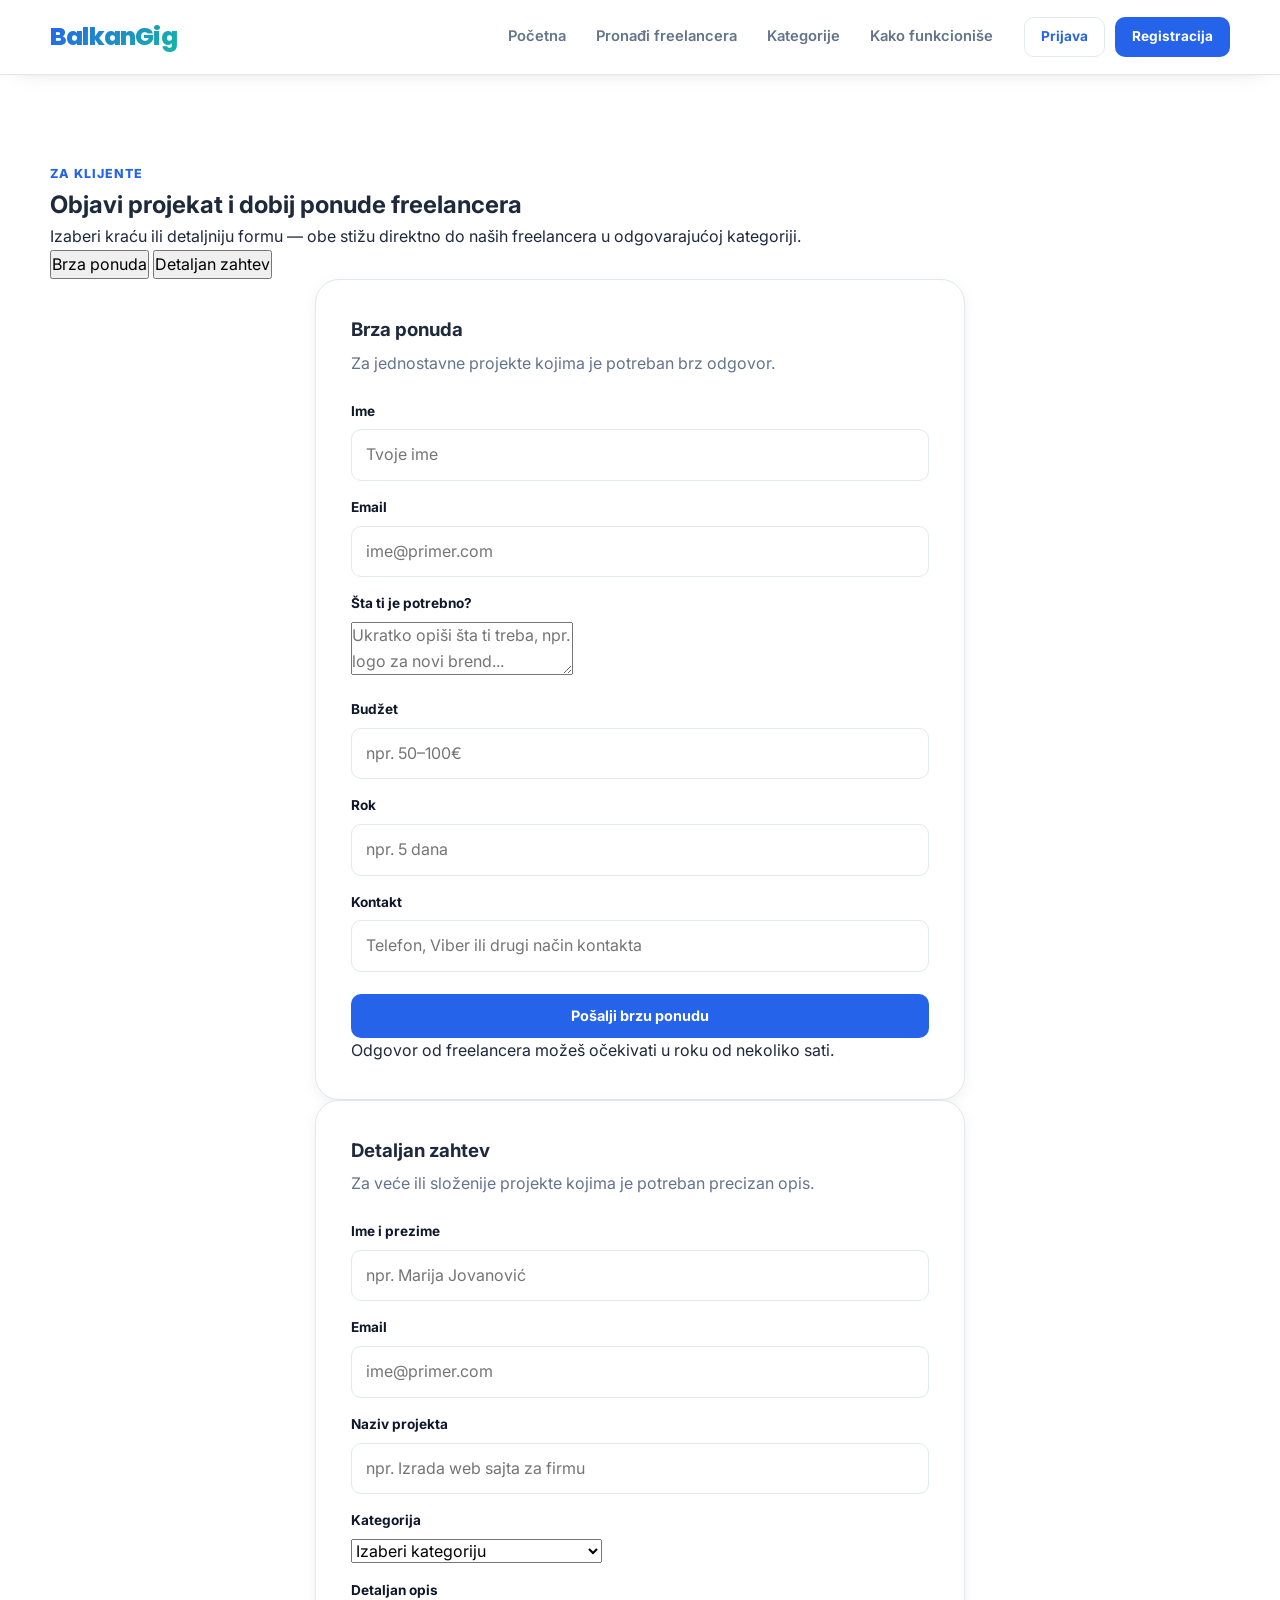
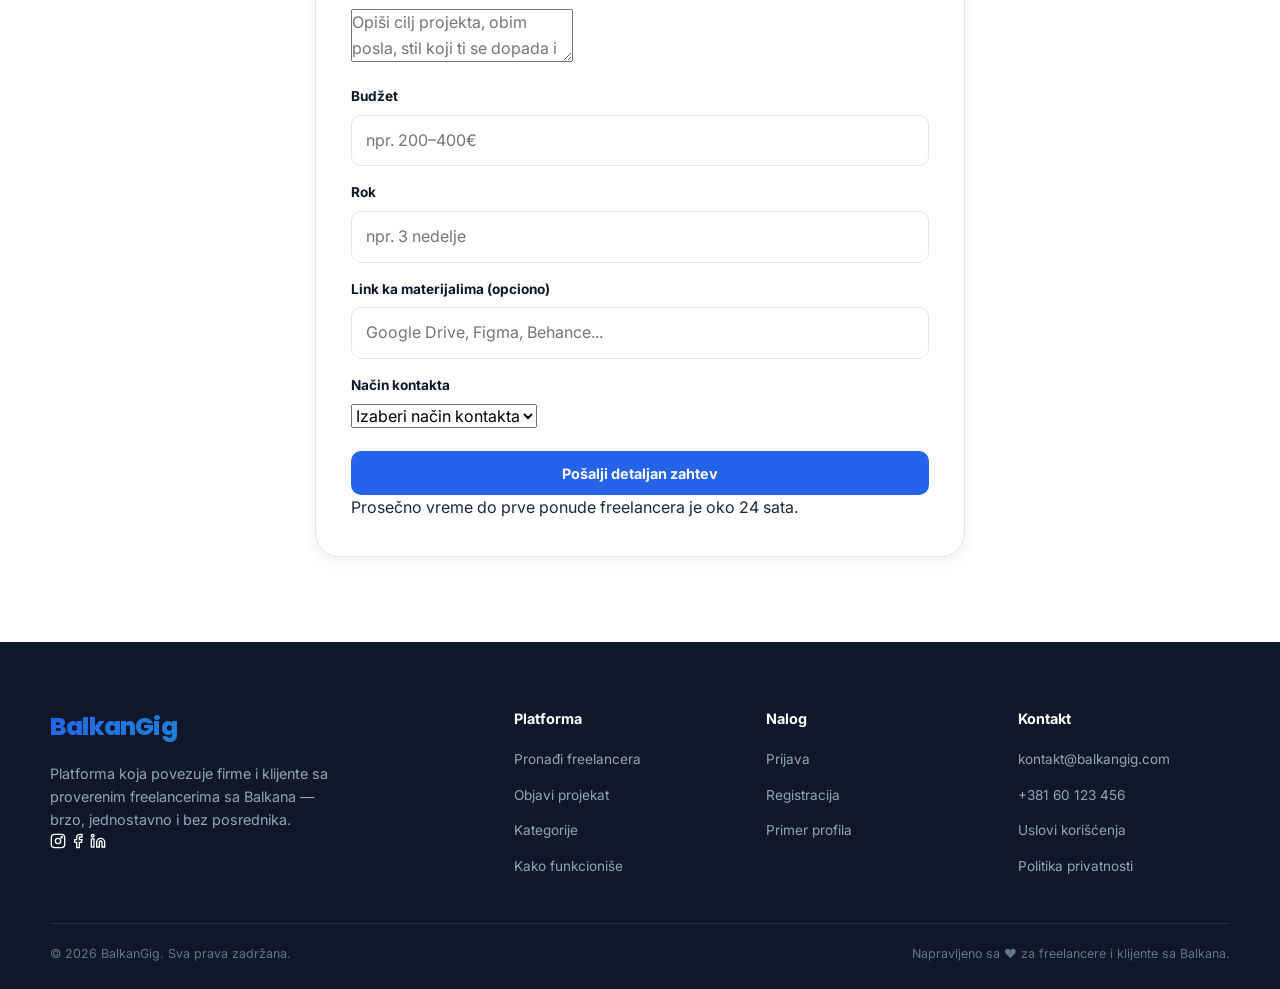
==== objavi-projekat.html @ bf790e7d "Add files via upload" ====
<!DOCTYPE html>
<html lang="sr">
<head>
<meta charset="UTF-8">
<meta name="viewport" content="width=device-width, initial-scale=1.0">
<link rel="icon" href="data:image/svg+xml,%3Csvg xmlns=%27http://www.w3.org/2000/svg%27 viewBox=%270 0 32 32%27%3E%3Cdefs%3E%3ClinearGradient id=%27g%27 x1=%270%27 y1=%270%27 x2=%271%27 y2=%271%27%3E%3Cstop offset=%270%27 stop-color=%27%232563eb%27/%3E%3Cstop offset=%271%27 stop-color=%27%2314b8a6%27/%3E%3C/linearGradient%3E%3C/defs%3E%3Crect width=%2732%27 height=%2732%27 rx=%278%27 fill=%27url(%23g)%27/%3E%3Ctext x=%2716%27 y=%2722%27 font-family=%27Arial,sans-serif%27 font-weight=%27800%27 font-size=%2718%27 fill=%27white%27 text-anchor=%27middle%27%3EB%3C/text%3E%3C/svg%3E">
<title>Objavi projekat | BalkanGig</title>
<link rel="preconnect" href="https://fonts.googleapis.com">
<link href="https://fonts.googleapis.com/css2?family=Inter:wght@400;500;600;700&family=Poppins:wght@500;600;700&display=swap" rel="stylesheet">
<link rel="stylesheet" href="style.css">
</head>
<body>

<header class="site-header">
  <div class="container nav">
    <a href="index.html" class="brand">BalkanGig</a>
    <nav class="nav-links">
      <a href="index.html">Početna</a>
      <a href="pronadji-freelancera.html">Pronađi freelancera</a>
      <a href="index.html#kategorije">Kategorije</a>
      <a href="index.html#kako-funkcionise">Kako funkcioniše</a>
    </nav>
    <div class="nav-actions">
      <a href="prijava.html" class="btn btn-outline btn-sm">Prijava</a>
      <a href="registracija.html" class="btn btn-primary btn-sm">Registracija</a>
    </div>
    <button class="hamburger" id="hamburgerBtn" aria-label="Otvori meni">
      <span></span><span></span><span></span>
    </button>
  </div>
</header>

<div class="mobile-nav" id="mobileNav">
  <div class="mobile-nav-top">
    <a href="index.html" class="brand">BalkanGig</a>
    <button class="mobile-nav-close" id="mobileNavClose" aria-label="Zatvori meni">&times;</button>
  </div>
  <a href="index.html">Početna</a>
  <a href="pronadji-freelancera.html">Pronađi freelancera</a>
  <a href="index.html#kategorije">Kategorije</a>
  <a href="index.html#kako-funkcionise">Kako funkcioniše</a>
  <div class="nav-actions">
    <a href="prijava.html" class="btn btn-outline">Prijava</a>
    <a href="registracija.html" class="btn btn-primary">Registracija</a>
  </div>
</div>

<section class="section">
  <div class="container">
    <div class="forms-page-head">
      <span class="kicker">Za klijente</span>
      <h2>Objavi projekat i dobij ponude freelancera</h2>
      <p>Izaberi kraću ili detaljniju formu — obe stižu direktno do naših freelancera u odgovarajućoj kategoriji.</p>
    </div>

    <div class="forms-tabs">
      <button class="active" data-target="panelBrza">Brza ponuda</button>
      <button data-target="panelDetaljno">Detaljan zahtev</button>
    </div>

    <!-- BRZA PONUDA -->
    <div class="form-panel active" id="panelBrza">
      <div class="form-card">
        <div class="form-success">✅ Hvala! Tvoj upit je poslat — freelanceri će ti se javiti uskoro.</div>
        <h3 style="margin-bottom:6px;">Brza ponuda</h3>
        <p style="margin-bottom:24px;">Za jednostavne projekte kojima je potreban brz odgovor.</p>
        <form data-validate>
          <div class="form-grid">
            <div class="field">
              <label for="bp-ime">Ime</label>
              <input type="text" id="bp-ime" placeholder="Tvoje ime" required>
            </div>
            <div class="field">
              <label for="bp-email">Email</label>
              <input type="email" id="bp-email" placeholder="ime@primer.com" required>
            </div>
            <div class="field full">
              <label for="bp-potreba">Šta ti je potrebno?</label>
              <textarea id="bp-potreba" placeholder="Ukratko opiši šta ti treba, npr. logo za novi brend..." required></textarea>
            </div>
            <div class="field">
              <label for="bp-budzet">Budžet</label>
              <input type="text" id="bp-budzet" placeholder="npr. 50–100€" required>
            </div>
            <div class="field">
              <label for="bp-rok">Rok</label>
              <input type="text" id="bp-rok" placeholder="npr. 5 dana" required>
            </div>
            <div class="field full">
              <label for="bp-kontakt">Kontakt</label>
              <input type="text" id="bp-kontakt" placeholder="Telefon, Viber ili drugi način kontakta" required>
            </div>
          </div>
          <button type="submit" class="btn btn-primary btn-block">Pošalji brzu ponudu</button>
          <p class="form-note">Odgovor od freelancera možeš očekivati u roku od nekoliko sati.</p>
        </form>
      </div>
    </div>

    <!-- DETALJAN ZAHTEV -->
    <div class="form-panel" id="panelDetaljno">
      <div class="form-card">
        <div class="form-success">✅ Hvala! Detaljan zahtev je poslat freelancerima u odabranoj kategoriji.</div>
        <h3 style="margin-bottom:6px;">Detaljan zahtev</h3>
        <p style="margin-bottom:24px;">Za veće ili složenije projekte kojima je potreban precizan opis.</p>
        <form data-validate>
          <div class="form-grid">
            <div class="field">
              <label for="dz-ime">Ime i prezime</label>
              <input type="text" id="dz-ime" placeholder="npr. Marija Jovanović" required>
            </div>
            <div class="field">
              <label for="dz-email">Email</label>
              <input type="email" id="dz-email" placeholder="ime@primer.com" required>
            </div>
            <div class="field">
              <label for="dz-naziv">Naziv projekta</label>
              <input type="text" id="dz-naziv" placeholder="npr. Izrada web sajta za firmu" required>
            </div>
            <div class="field">
              <label for="dz-kategorija">Kategorija</label>
              <select id="dz-kategorija" required>
                <option value="">Izaberi kategoriju</option>
                <option>Grafički dizajn</option>
                <option>Video editing</option>
                <option>Web development i web dizajn</option>
                <option>Social media management</option>
                <option>Pisanje i prevođenje</option>
                <option>Digitalni marketing</option>
                <option>Audio i voice-over</option>
                <option>Fotografija</option>
              </select>
            </div>
            <div class="field full">
              <label for="dz-opis">Detaljan opis</label>
              <textarea id="dz-opis" placeholder="Opiši cilj projekta, obim posla, stil koji ti se dopada i sve drugo što freelancer treba da zna..." required></textarea>
            </div>
            <div class="field">
              <label for="dz-budzet">Budžet</label>
              <input type="text" id="dz-budzet" placeholder="npr. 200–400€" required>
            </div>
            <div class="field">
              <label for="dz-rok">Rok</label>
              <input type="text" id="dz-rok" placeholder="npr. 3 nedelje" required>
            </div>
            <div class="field full">
              <label for="dz-link">Link ka materijalima <span class="opt">(opciono)</span></label>
              <input type="url" id="dz-link" placeholder="Google Drive, Figma, Behance...">
            </div>
            <div class="field full">
              <label for="dz-kontakt">Način kontakta</label>
              <select id="dz-kontakt" required>
                <option value="">Izaberi način kontakta</option>
                <option>Email</option>
                <option>Telefon</option>
                <option>Viber</option>
                <option>WhatsApp</option>
              </select>
            </div>
          </div>
          <button type="submit" class="btn btn-primary btn-block">Pošalji detaljan zahtev</button>
          <p class="form-note">Prosečno vreme do prve ponude freelancera je oko 24 sata.</p>
        </form>
      </div>
    </div>
  </div>
</section>

<footer class="site-footer">
  <div class="container">
    <div class="footer-grid">
      <div class="footer-brand">
        <a href="index.html" class="brand">BalkanGig</a>
        <p>Platforma koja povezuje firme i klijente sa proverenim freelancerima sa Balkana — brzo, jednostavno i bez posrednika.</p>
        <div class="socials">
          <a href="#" aria-label="Instagram"><svg width="16" height="16" viewBox="0 0 24 24" fill="none" stroke="currentColor" stroke-width="2"><rect x="2" y="2" width="20" height="20" rx="5"/><circle cx="12" cy="12" r="4"/><circle cx="17.5" cy="6.5" r="1"/></svg></a>
          <a href="#" aria-label="Facebook"><svg width="16" height="16" viewBox="0 0 24 24" fill="none" stroke="currentColor" stroke-width="2"><path d="M18 2h-3a5 5 0 0 0-5 5v3H7v4h3v8h4v-8h3l1-4h-4V7a1 1 0 0 1 1-1h3z"/></svg></a>
          <a href="#" aria-label="LinkedIn"><svg width="16" height="16" viewBox="0 0 24 24" fill="none" stroke="currentColor" stroke-width="2"><path d="M16 8a6 6 0 0 1 6 6v7h-4v-7a2 2 0 0 0-2-2 2 2 0 0 0-2 2v7h-4v-7a6 6 0 0 1 6-6z"/><rect x="2" y="9" width="4" height="12"/><circle cx="4" cy="4" r="2"/></svg></a>
        </div>
      </div>
      <div class="footer-col">
        <h4>Platforma</h4>
        <ul>
          <li><a href="pronadji-freelancera.html">Pronađi freelancera</a></li>
          <li><a href="objavi-projekat.html">Objavi projekat</a></li>
          <li><a href="index.html#kategorije">Kategorije</a></li>
          <li><a href="index.html#kako-funkcionise">Kako funkcioniše</a></li>
        </ul>
      </div>
      <div class="footer-col">
        <h4>Nalog</h4>
        <ul>
          <li><a href="prijava.html">Prijava</a></li>
          <li><a href="registracija.html">Registracija</a></li>
          <li><a href="profil-freelancera.html">Primer profila</a></li>
        </ul>
      </div>
      <div class="footer-col">
        <h4>Kontakt</h4>
        <ul>
          <li><a href="mailto:kontakt@balkangig.com">kontakt@balkangig.com</a></li>
          <li><a href="tel:+38160123456">+381 60 123 456</a></li>
          <li><a href="#">Uslovi korišćenja</a></li>
          <li><a href="#">Politika privatnosti</a></li>
        </ul>
      </div>
    </div>
    <div class="footer-bottom">
      <span>© 2026 BalkanGig. Sva prava zadržana.</span>
      <span>Napravljeno sa ❤ za freelancere i klijente sa Balkana.</span>
    </div>
  </div>
</footer>

<script src="script.js"></script>
</body>
</html>
---- style.css ----
/* =========================================
   BALKANGIG - GLAVNI CSS
   Jednostavan i stabilan dizajn
========================================= */

/* =========================================
   OSNOVNE VARIJABLE
========================================= */

:root {
  --primary: #2563eb;
  --primary-dark: #1d4ed8;
  --accent: #14b8a6;

  --navy: #0f172a;
  --text: #1e293b;
  --text-soft: #64748b;
  --muted: #94a3b8;

  --white: #ffffff;
  --bg: #f8fafc;
  --bg-alt: #f1f5f9;
  --border: #e2e8f0;

  --gradient: linear-gradient(135deg, #2563eb, #14b8a6);

  --shadow-sm: 0 4px 15px rgba(15, 23, 42, 0.06);
  --shadow-md: 0 10px 30px rgba(15, 23, 42, 0.09);
  --shadow-lg: 0 20px 50px rgba(15, 23, 42, 0.12);

  --radius-xs: 8px;
  --radius-sm: 10px;
  --radius-md: 16px;
  --radius-lg: 24px;
  --radius-icon: 14px;
  --radius-pill: 999px;

  --max-width: 1180px;
}

/* =========================================
   RESET
========================================= */

* {
  margin: 0;
  padding: 0;
  box-sizing: border-box;
}

html {
  scroll-behavior: smooth;
}

body {
  font-family: Inter, Arial, sans-serif;
  background: var(--white);
  color: var(--text);
  line-height: 1.6;
}

img {
  max-width: 100%;
  display: block;
}

a {
  color: inherit;
  text-decoration: none;
}

button,
input,
textarea,
select {
  font: inherit;
}

button {
  cursor: pointer;
}

.container {
  width: min(100% - 40px, var(--max-width));
  margin: 0 auto;
}

/* =========================================
   HEADER
========================================= */

.site-header {
  background: rgba(255, 255, 255, 0.85);
  backdrop-filter: blur(10px);
  -webkit-backdrop-filter: blur(10px);
  border-bottom: 1px solid var(--border);
  box-shadow: 0 1px 0 rgba(15, 23, 42, 0.02), 0 8px 24px -18px rgba(15, 23, 42, 0.25);
  position: sticky;
  top: 0;
  z-index: 1000;
}

.nav {
  min-height: 74px;
  display: flex;
  align-items: center;
  justify-content: space-between;
  gap: 30px;
}

/* TEKSTUALNI LOGO (WORDMARK, BEZ SLIKE) */

.brand {
  display: flex;
  align-items: center;
  gap: 8px;
  font-family: Poppins, Inter, Arial, sans-serif;
  font-size: 1.55rem;
  font-weight: 800;
  letter-spacing: -0.8px;
  white-space: nowrap;

  color: var(--primary);
  background: var(--gradient);
  background-clip: text;
  -webkit-background-clip: text;
  -webkit-text-fill-color: transparent;

  transition: opacity 0.2s ease, transform 0.2s ease;
}

.brand:hover {
  opacity: 0.85;
}

.nav-links {
  display: flex;
  align-items: center;
  gap: 28px;
  margin-left: auto;
}

.nav-links a {
  position: relative;
  display: inline-block;
  padding: 6px 1px;
  color: var(--text-soft);
  font-size: 0.92rem;
  font-weight: 600;
  transition: color 0.2s ease;
}

.nav-links a::after {
  content: "";
  position: absolute;
  left: 1px;
  right: 1px;
  bottom: 0;
  height: 2px;
  border-radius: var(--radius-pill);
  background: var(--gradient);
  transform: scaleX(0);
  transform-origin: left;
  transition: transform 0.25s ease;
}

.nav-links a:hover,
.nav-links a.active {
  color: var(--primary);
}

.nav-links a:hover::after,
.nav-links a.active::after {
  transform: scaleX(1);
}

.nav-actions {
  display: flex;
  align-items: center;
  gap: 10px;
}

/* =========================================
   BUTTONS
========================================= */

.btn {
  min-height: 44px;
  padding: 0 20px;
  border-radius: var(--radius-sm);
  border: 1px solid transparent;
  display: inline-flex;
  align-items: center;
  justify-content: center;
  gap: 8px;
  font-weight: 700;
  font-size: 0.9rem;
  transition: 0.2s ease;
}

.btn-primary {
  background: var(--primary);
  color: white;
}

.btn-primary:hover {
  background: var(--primary-dark);
  transform: translateY(-1px);
}

.btn-outline {
  background: white;
  color: var(--primary);
  border-color: var(--border);
}

.btn-outline:hover {
  border-color: var(--primary);
  background: #eff6ff;
}

.btn-light {
  background: white;
  color: var(--primary);
}

.btn-light:hover {
  transform: translateY(-1px);
  box-shadow: var(--shadow-md);
}

.btn-sm {
  min-height: 40px;
  padding: 0 16px;
  font-size: 0.85rem;
}

/* =========================================
   HAMBURGER
========================================= */

.hamburger {
  display: none;
  border: 0;
  background: transparent;
  width: 42px;
  height: 42px;
  padding: 8px;
}

.hamburger span {
  display: block;
  height: 2px;
  margin: 6px 0;
  background: var(--navy);
  border-radius: var(--radius-pill);
}

/* =========================================
   MOBILE MENU
========================================= */

.mobile-nav {
  display: none;
  position: fixed;
  inset: 0;
  background: white;
  z-index: 2000;
  padding: 24px;
  flex-direction: column;
}

.mobile-nav.open {
  display: flex;
}

.mobile-nav-top {
  display: flex;
  align-items: center;
  justify-content: space-between;
  margin-bottom: 40px;
}

.mobile-nav > a {
  padding: 16px 0;
  border-bottom: 1px solid var(--border);
  font-weight: 600;
}

.mobile-nav-close {
  border: 0;
  background: transparent;
  font-size: 2rem;
  color: var(--navy);
}

.mobile-nav .nav-actions {
  margin-top: 25px;
  display: flex;
  flex-direction: column;
}

/* =========================================
   HERO
========================================= */

.hero {
  padding: 90px 0 100px;
  background:
    radial-gradient(circle at 10% 20%, rgba(37, 99, 235, 0.08), transparent 30%),
    radial-gradient(circle at 90% 10%, rgba(20, 184, 166, 0.08), transparent 30%),
    linear-gradient(180deg, #f8fbff, #ffffff);
}

.hero-content {
  max-width: 850px;
  margin: 0 auto;
  text-align: center;
}

.hero h1 {
  font-family: Poppins, Inter, Arial, sans-serif;
  font-size: clamp(2.4rem, 6vw, 4.6rem);
  line-height: 1.05;
  letter-spacing: -2px;
  color: var(--navy);
  margin-bottom: 22px;
}

.hero h1 span {
  color: var(--primary);
}

.hero p {
  max-width: 680px;
  margin: 0 auto 32px;
  color: var(--text-soft);
  font-size: 1.08rem;
}

.hero-search {
  max-width: 700px;
  margin: 0 auto;
  background: white;
  border: 1px solid var(--border);
  border-radius: var(--radius-lg);
  padding: 7px;
  display: flex;
  box-shadow: var(--shadow-md);
}

.hero-search input {
  flex: 1;
  min-width: 0;
  border: 0;
  outline: 0;
  padding: 0 16px;
  background: transparent;
}

.hero-search button {
  border: 0;
  border-radius: var(--radius-sm);
  background: var(--primary);
  color: white;
  padding: 0 24px;
  font-weight: 700;
}

/* =========================================
   HERO STATS
========================================= */

.hero-stats {
  display: flex;
  justify-content: center;
  gap: 60px;
  margin-top: 55px;
}

.hero-stat strong {
  display: block;
  font-size: 1.5rem;
  color: var(--navy);
}

.hero-stat span {
  color: var(--text-soft);
  font-size: 0.85rem;
}

/* =========================================
   SECTIONS
========================================= */

.section {
  padding: 85px 0;
}

.section-alt {
  background: var(--bg);
}

.section-header {
  text-align: center;
  max-width: 700px;
  margin: 0 auto 45px;
}

.section-header h2 {
  font-family: Poppins, Inter, Arial, sans-serif;
  font-size: clamp(1.8rem, 4vw, 2.6rem);
  line-height: 1.15;
  color: var(--navy);
  margin-bottom: 12px;
}

.section-header p {
  color: var(--text-soft);
}

/* =========================================
   KICKER
========================================= */

.kicker {
  display: inline-block;
  color: var(--primary);
  font-size: 0.78rem;
  font-weight: 800;
  text-transform: uppercase;
  letter-spacing: 1px;
}

/* =========================================
   KATEGORIJE
========================================= */

.categories-grid {
  display: grid;
  grid-template-columns: repeat(4, 1fr);
  gap: 18px;
}

.category-card {
  padding: 28px 22px;
  background: white;
  border: 1px solid var(--border);
  border-radius: var(--radius-md);
  box-shadow: var(--shadow-sm);
  transition: 0.2s ease;
}

.category-card:hover {
  transform: translateY(-4px);
  box-shadow: var(--shadow-md);
  border-color: #bfdbfe;
}

.category-icon {
  width: 48px;
  height: 48px;
  border-radius: var(--radius-icon);
  background: #eff6ff;
  display: flex;
  align-items: center;
  justify-content: center;
  font-size: 22px;
  margin-bottom: 18px;
}

.category-card h3 {
  color: var(--navy);
  font-size: 1rem;
  margin-bottom: 6px;
}

.category-card p {
  color: var(--text-soft);
  font-size: 0.85rem;
}

/* =========================================
   FREELANCER GRID
========================================= */

.freelancer-grid {
  display: grid;
  grid-template-columns: repeat(3, 1fr);
  gap: 22px;
}

.freelancer-card {
  background: white;
  border: 1px solid var(--border);
  border-radius: var(--radius-md);
  padding: 22px;
  box-shadow: var(--shadow-sm);
  transition: 0.2s ease;
}

.freelancer-card:hover {
  transform: translateY(-4px);
  box-shadow: var(--shadow-md);
}

.freelancer-card-header {
  display: flex;
  align-items: center;
  gap: 14px;
  margin-bottom: 18px;
}

.freelancer-avatar {
  width: 58px;
  height: 58px;
  border-radius: 50%;
  object-fit: cover;
  background: #e2e8f0;
}

.freelancer-card h3 {
  color: var(--navy);
  font-size: 1rem;
}

.freelancer-role {
  color: var(--text-soft);
  font-size: 0.83rem;
}

.freelancer-rating {
  margin: 12px 0;
  color: #f59e0b;
  font-size: 0.9rem;
}

.freelancer-card p {
  color: var(--text-soft);
  font-size: 0.88rem;
}

.freelancer-card-footer {
  margin-top: 20px;
  padding-top: 16px;
  border-top: 1px solid var(--border);
  display: flex;
  align-items: center;
  justify-content: space-between;
}

/* =========================================
   KAKO FUNKCIONIŠE
========================================= */

.steps-grid {
  display: grid;
  grid-template-columns: repeat(3, 1fr);
  gap: 25px;
}

.step-card {
  text-align: center;
  padding: 30px 20px;
}

.step-number {
  width: 54px;
  height: 54px;
  margin: 0 auto 20px;
  border-radius: 50%;
  background: #eff6ff;
  color: var(--primary);
  display: flex;
  align-items: center;
  justify-content: center;
  font-weight: 800;
  font-size: 1.1rem;
}

.step-card h3 {
  margin-bottom: 8px;
  color: var(--navy);
}

.step-card p {
  color: var(--text-soft);
  font-size: 0.9rem;
}

/* =========================================
   SPLIT SEKCIJA
========================================= */

.split-section {
  display: grid;
  grid-template-columns: 1fr 1fr;
  gap: 70px;
  align-items: center;
}

.split-section h2 {
  font-family: Poppins, Inter, Arial, sans-serif;
  font-size: 2.4rem;
  line-height: 1.15;
  color: var(--navy);
  margin: 12px 0 18px;
}

.split-section p {
  color: var(--text-soft);
}

.split-list {
  margin-top: 25px;
  display: grid;
  gap: 14px;
}

.split-list li {
  list-style: none;
  display: flex;
  gap: 12px;
  align-items: flex-start;
}

.split-list li::before {
  content: "✓";
  width: 24px;
  height: 24px;
  flex: 0 0 24px;
  border-radius: 50%;
  background: #dcfce7;
  color: #16a34a;
  display: flex;
  align-items: center;
  justify-content: center;
  font-size: 0.75rem;
  font-weight: 800;
}

.split-image {
  border-radius: var(--radius-lg);
  overflow: hidden;
  box-shadow: var(--shadow-lg);
}

/* =========================================
   TESTIMONIALS
========================================= */

.testimonials-grid {
  display: grid;
  grid-template-columns: repeat(3, 1fr);
  gap: 20px;
}

.testimonial {
  padding: 25px;
  background: white;
  border: 1px solid var(--border);
  border-radius: var(--radius-md);
}

.testimonial p {
  color: var(--text-soft);
  margin-bottom: 20px;
}

.testimonial-author {
  display: flex;
  align-items: center;
  gap: 12px;
}

.testimonial-author img {
  width: 44px;
  height: 44px;
  border-radius: 50%;
  object-fit: cover;
}

.testimonial-author strong {
  display: block;
  color: var(--navy);
}

.testimonial-author span {
  color: var(--muted);
  font-size: 0.8rem;
}

/* =========================================
   CTA
========================================= */

.cta-section {
  padding: 80px 0;
}

.cta-box {
  padding: 55px;
  border-radius: var(--radius-lg);
  background: var(--gradient);
  color: white;
  text-align: center;
  box-shadow: var(--shadow-lg);
}

.cta-box h2 {
  font-family: Poppins, Inter, Arial, sans-serif;
  font-size: clamp(1.8rem, 4vw, 2.7rem);
  margin-bottom: 12px;
}

.cta-box p {
  max-width: 600px;
  margin: 0 auto 25px;
  color: rgba(255,255,255,0.85);
}

/* =========================================
   FOOTER
========================================= */

.site-footer {
  background: var(--navy);
  color: white;
  padding: 65px 0 25px;
}

.footer-grid {
  display: grid;
  grid-template-columns: 2fr 1fr 1fr 1fr;
  gap: 40px;
}

.footer-brand .brand {
  color: white;
  font-size: 1.55rem;
}

.footer-brand p {
  max-width: 300px;
  margin-top: 15px;
  color: #94a3b8;
  font-size: 0.9rem;
}

.footer-col h4 {
  margin-bottom: 16px;
  font-size: 0.9rem;
}

.footer-col ul {
  list-style: none;
  display: grid;
  gap: 10px;
}

.footer-col a {
  color: #94a3b8;
  font-size: 0.85rem;
}

.footer-col a:hover {
  color: white;
}

.footer-bottom {
  margin-top: 45px;
  padding-top: 20px;
  border-top: 1px solid rgba(255,255,255,0.1);
  display: flex;
  justify-content: space-between;
  gap: 20px;
  color: #64748b;
  font-size: 0.78rem;
}

/* =========================================
   FORME
========================================= */

.form-page {
  min-height: calc(100vh - 74px);
  padding: 70px 0;
  background: var(--bg);
}

.form-card {
  max-width: 650px;
  margin: 0 auto;
  background: white;
  border: 1px solid var(--border);
  border-radius: var(--radius-lg);
  padding: 35px;
  box-shadow: var(--shadow-sm);
}

.form-card h1 {
  color: var(--navy);
  margin-bottom: 10px;
}

.form-card > p {
  color: var(--text-soft);
  margin-bottom: 25px;
}

.form-group {
  margin-bottom: 18px;
}

.form-group label {
  display: block;
  margin-bottom: 7px;
  font-size: 0.85rem;
  font-weight: 700;
  color: var(--navy);
}

.form-group input,
.form-group textarea,
.form-group select {
  width: 100%;
  border: 1px solid var(--border);
  border-radius: var(--radius-sm);
  padding: 12px 14px;
  outline: 0;
  background: white;
  color: var(--text);
}

.form-group input:focus,
.form-group textarea:focus,
.form-group select:focus {
  border-color: var(--primary);
  box-shadow: 0 0 0 3px rgba(37,99,235,0.1);
}

.form-group textarea {
  min-height: 130px;
  resize: vertical;
}

.form-card button[type="submit"] {
  width: 100%;
}

/* =========================================
   PRIJAVA / REGISTRACIJA
========================================= */

.auth-wrap {
  min-height: calc(100vh - 75px);
  display: flex;
  align-items: center;
  justify-content: center;
  padding: 60px 20px;
  background: var(--bg);
}

.auth-card {
  width: 100%;
  max-width: 440px;
  background: white;
  border: 1px solid var(--border);
  border-radius: var(--radius-lg);
  padding: 38px;
  box-shadow: var(--shadow-sm);
}

.auth-card h1 {
  color: var(--navy);
  margin-bottom: 6px;
  font-family: Poppins, Inter, Arial, sans-serif;
  font-size: 1.6rem;
}

.auth-card p {
  color: var(--text-soft);
}

.auth-sub {
  margin-bottom: 26px;
}

.form-success {
  display: none;
  margin-bottom: 20px;
  padding: 14px 16px;
  border-radius: var(--radius-sm);
  background: #dcfce7;
  color: #166534;
  font-size: 0.88rem;
  font-weight: 600;
}

.form-success.show {
  display: block;
}

.field {
  margin-bottom: 16px;
}

.field label {
  display: block;
  margin-bottom: 7px;
  font-size: 0.85rem;
  font-weight: 700;
  color: var(--navy);
}

.field input {
  width: 100%;
  border: 1px solid var(--border);
  border-radius: var(--radius-sm);
  padding: 12px 14px;
  outline: 0;
  background: white;
  color: var(--text);
}

.field input:focus {
  border-color: var(--primary);
  box-shadow: 0 0 0 3px rgba(37, 99, 235, 0.1);
}

.btn-block {
  width: 100%;
  margin-top: 6px;
}

.auth-divider {
  display: flex;
  align-items: center;
  gap: 12px;
  margin: 22px 0;
  color: var(--muted);
  font-size: 0.78rem;
  font-weight: 600;
  text-transform: uppercase;
  letter-spacing: 0.5px;
}

.auth-divider::before,
.auth-divider::after {
  content: "";
  flex: 1;
  height: 1px;
  background: var(--border);
}

.auth-switch {
  margin-top: 24px;
  text-align: center;
  color: var(--text-soft);
  font-size: 0.9rem;
}

.auth-switch a {
  color: var(--primary);
  font-weight: 700;
}

.auth-switch a:hover {
  text-decoration: underline;
}

.role-toggle {
  display: grid;
  grid-template-columns: 1fr 1fr;
  gap: 5px;
  background: var(--bg);
  padding: 5px;
  border-radius: var(--radius-sm);
  margin-bottom: 22px;
}

.role-toggle button {
  border: 0;
  background: transparent;
  padding: 11px;
  border-radius: var(--radius-xs);
  color: var(--text-soft);
  font-weight: 700;
}

.role-toggle button.active {
  background: white;
  color: var(--primary);
  box-shadow: var(--shadow-sm);
}

/* =========================================
   PROFILE
========================================= */

.profile-page {
  padding: 70px 0;
  background: var(--bg);
}

.profile-card {
  background: white;
  border: 1px solid var(--border);
  border-radius: var(--radius-lg);
  padding: 35px;
  box-shadow: var(--shadow-sm);
}

.profile-header {
  display: flex;
  gap: 25px;
  align-items: center;
}

.profile-avatar {
  width: 110px;
  height: 110px;
  border-radius: 50%;
  object-fit: cover;
}

.profile-header h1 {
  color: var(--navy);
  margin-bottom: 5px;
}

.profile-header p {
  color: var(--text-soft);
}

.profile-content {
  margin-top: 35px;
  padding-top: 30px;
  border-top: 1px solid var(--border);
}

/* =========================================
   OBJAVI PROJEKAT
========================================= */

.project-page {
  padding: 70px 0;
  background: var(--bg);
}

.project-card {
  max-width: 760px;
  margin: 0 auto;
  background: white;
  border: 1px solid var(--border);
  border-radius: var(--radius-lg);
  padding: 35px;
  box-shadow: var(--shadow-sm);
}

.project-card h1 {
  color: var(--navy);
  margin-bottom: 10px;
}

.project-card > p {
  color: var(--text-soft);
  margin-bottom: 25px;
}

/* =========================================
   PRONAĐI FREELANCERA
========================================= */

.freelancer-hero {
  padding: 75px 0 65px;
  background:
    radial-gradient(circle at 85% 20%, rgba(37,99,235,0.08), transparent 30%),
    linear-gradient(180deg, #f8fbff, #ffffff);
  border-bottom: 1px solid var(--border);
}

.freelancer-hero .container {
  max-width: 900px;
  text-align: center;
}

.freelancer-hero h1 {
  font-family: Poppins, Inter, Arial, sans-serif;
  margin: 12px 0 16px;
  font-size: clamp(2.3rem, 5vw, 3.8rem);
  line-height: 1.08;
  letter-spacing: -1.5px;
  color: var(--navy);
}

.freelancer-hero p {
  max-width: 650px;
  margin: 0 auto 30px;
  color: var(--text-soft);
}

.big-search {
  max-width: 760px;
  margin: 0 auto;
  height: 62px;
  background: white;
  border: 1px solid var(--border);
  border-radius: var(--radius-lg);
  display: flex;
  align-items: center;
  padding: 0 20px;
  box-shadow: var(--shadow-md);
}

.search-icon {
  font-size: 25px;
  color: var(--text-soft);
  margin-right: 12px;
}

.big-search input {
  width: 100%;
  border: 0;
  outline: 0;
  background: transparent;
  color: var(--text);
}

/* LISTING */

.freelancer-listing {
  padding: 55px 0 75px;
  background: white;
}

.listing-layout {
  display: grid;
  grid-template-columns: 240px 1fr;
  gap: 35px;
  align-items: start;
}

/* FILTERI */

.filters {
  position: sticky;
  top: 95px;
  background: white;
  border: 1px solid var(--border);
  border-radius: var(--radius-md);
  padding: 22px;
  box-shadow: var(--shadow-sm);
}

.filter-header {
  display: flex;
  justify-content: space-between;
  align-items: center;
  margin-bottom: 18px;
}

.filter-header h3 {
  color: var(--navy);
  font-size: 1rem;
}

.filter-header span {
  color: var(--muted);
  font-size: 0.75rem;
}

.filter-option {
  display: flex;
  align-items: center;
  gap: 9px;
  padding: 9px 6px;
  border-radius: var(--radius-xs);
  cursor: pointer;
  color: var(--text-soft);
  font-size: 0.88rem;
}

.filter-option:hover {
  background: var(--bg);
  color: var(--navy);
}

.filter-option input {
  accent-color: var(--primary);
}

.filter-option span {
  font-size: 16px;
}

/* REZULTATI */

.results-header {
  display: flex;
  justify-content: space-between;
  align-items: center;
  gap: 20px;
  margin-bottom: 24px;
}

.results-header h2 {
  color: var(--navy);
  font-size: 1.5rem;
  margin-bottom: 3px;
}

.results-header p {
  color: var(--text-soft);
  font-size: 0.85rem;
}

.results-header select {
  min-width: 175px;
  border: 1px solid var(--border);
  border-radius: var(--radius-sm);
  padding: 10px 12px;
  background: white;
}

/* PRAZAN REZULTAT */

.empty-state {
  text-align: center;
  padding: 60px 20px;
  border: 1px dashed var(--border);
  border-radius: var(--radius-md);
  background: var(--bg);
}

.empty-icon {
  width: 52px;
  height: 52px;
  margin: 0 auto 15px;
  border-radius: 50%;
  background: #eff6ff;
  color: var(--primary);
  display: flex;
  align-items: center;
  justify-content: center;
  font-size: 23px;
}

.empty-state h3 {
  color: var(--navy);
  margin-bottom: 7px;
}

.empty-state p {
  color: var(--text-soft);
}

/* CTA ZA FREELANCERE */

.freelancer-cta {
  padding: 0 0 75px;
}

.cta-inner {
  padding: 40px 45px;
  border-radius: var(--radius-lg);
  background: var(--gradient);
  color: white;
  display: flex;
  align-items: center;
  justify-content: space-between;
  gap: 30px;
  box-shadow: var(--shadow-lg);
}

.cta-inner h2 {
  max-width: 650px;
  margin-top: 7px;
  color: white;
  font-family: Poppins, Inter, Arial, sans-serif;
  font-size: clamp(1.5rem, 3vw, 2.2rem);
  line-height: 1.2;
}

.cta-inner .kicker {
  color: rgba(255,255,255,0.75);
}

/* =========================================
   SUCCESS MESSAGE
========================================= */

.success-message {
  margin-top: 18px;
  padding: 14px 16px;
  border-radius: var(--radius-sm);
  background: #dcfce7;
  color: #166534;
  font-size: 0.9rem;
}

.error-message {
  margin-top: 18px;
  padding: 14px 16px;
  border-radius: var(--radius-sm);
  background: #fee2e2;
  color: #991b1b;
  font-size: 0.9rem;
}

/* =========================================
   RESPONSIVE
========================================= */

@media (max-width: 1000px) {

  .nav-links {
    gap: 16px;
  }

  .categories-grid {
    grid-template-columns: repeat(2, 1fr);
  }

  .freelancer-grid {
    grid-template-columns: repeat(2, 1fr);
  }

  .footer-grid {
    grid-template-columns: 2fr 1fr 1fr;
  }

  .split-section {
    gap: 35px;
  }
}

@media (max-width: 850px) {

  .nav-links,
  .site-header .nav-actions {
    display: none;
  }

  .hamburger {
    display: block;
  }

  .hero {
    padding: 70px 0 75px;
  }

  .hero-stats {
    gap: 30px;
  }

  .steps-grid {
    grid-template-columns: 1fr;
  }

  .split-section {
    grid-template-columns: 1fr;
  }

  .listing-layout {
    grid-template-columns: 1fr;
  }

  .filters {
    position: static;
  }

  .filters form {
    display: grid;
    grid-template-columns: repeat(2, 1fr);
  }

  .testimonials-grid {
    grid-template-columns: 1fr;
  }

  .footer-grid {
    grid-template-columns: repeat(2, 1fr);
  }

  .cta-inner {
    flex-direction: column;
    align-items: flex-start;
  }
}

@media (max-width: 600px) {

  .container {
    width: min(100% - 28px, var(--max-width));
  }

  .hero h1 {
    font-size: 2.35rem;
    letter-spacing: -1px;
  }

  .hero-search {
    flex-direction: column;
    gap: 8px;
    padding: 8px;
  }

  .hero-search input {
    min-height: 48px;
  }

  .hero-search button {
    min-height: 46px;
  }

  .hero-stats {
    flex-direction: column;
    gap: 18px;
  }

  .section {
    padding: 60px 0;
  }

  .categories-grid {
    grid-template-columns: 1fr;
  }

  .freelancer-grid {
    grid-template-columns: 1fr;
  }

  .filters form {
    grid-template-columns: 1fr;
  }

  .results-header {
    flex-direction: column;
    align-items: flex-start;
  }

  .results-header select {
    width: 100%;
  }

  .big-search {
    height: 58px;
  }

  .freelancer-hero {
    padding: 60px 0 50px;
  }

  .freelancer-hero h1 {
    font-size: 2.2rem;
  }

  .cta-box {
    padding: 35px 22px;
  }

  .cta-inner {
    padding: 30px 25px;
  }

  .footer-grid {
    grid-template-columns: 1fr;
  }

  .footer-bottom {
    flex-direction: column;
  }

  .form-card,
  .auth-card,
  .project-card,
  .profile-card {
    padding: 24px;
  }

  .profile-header {
    flex-direction: column;
    text-align: center;
  }
}

@media (max-width: 400px) {

  .hero h1 {
    font-size: 2rem;
  }

  .btn {
    padding: 0 15px;
  }

  .brand {
    font-size: 1.35rem;
  }
}
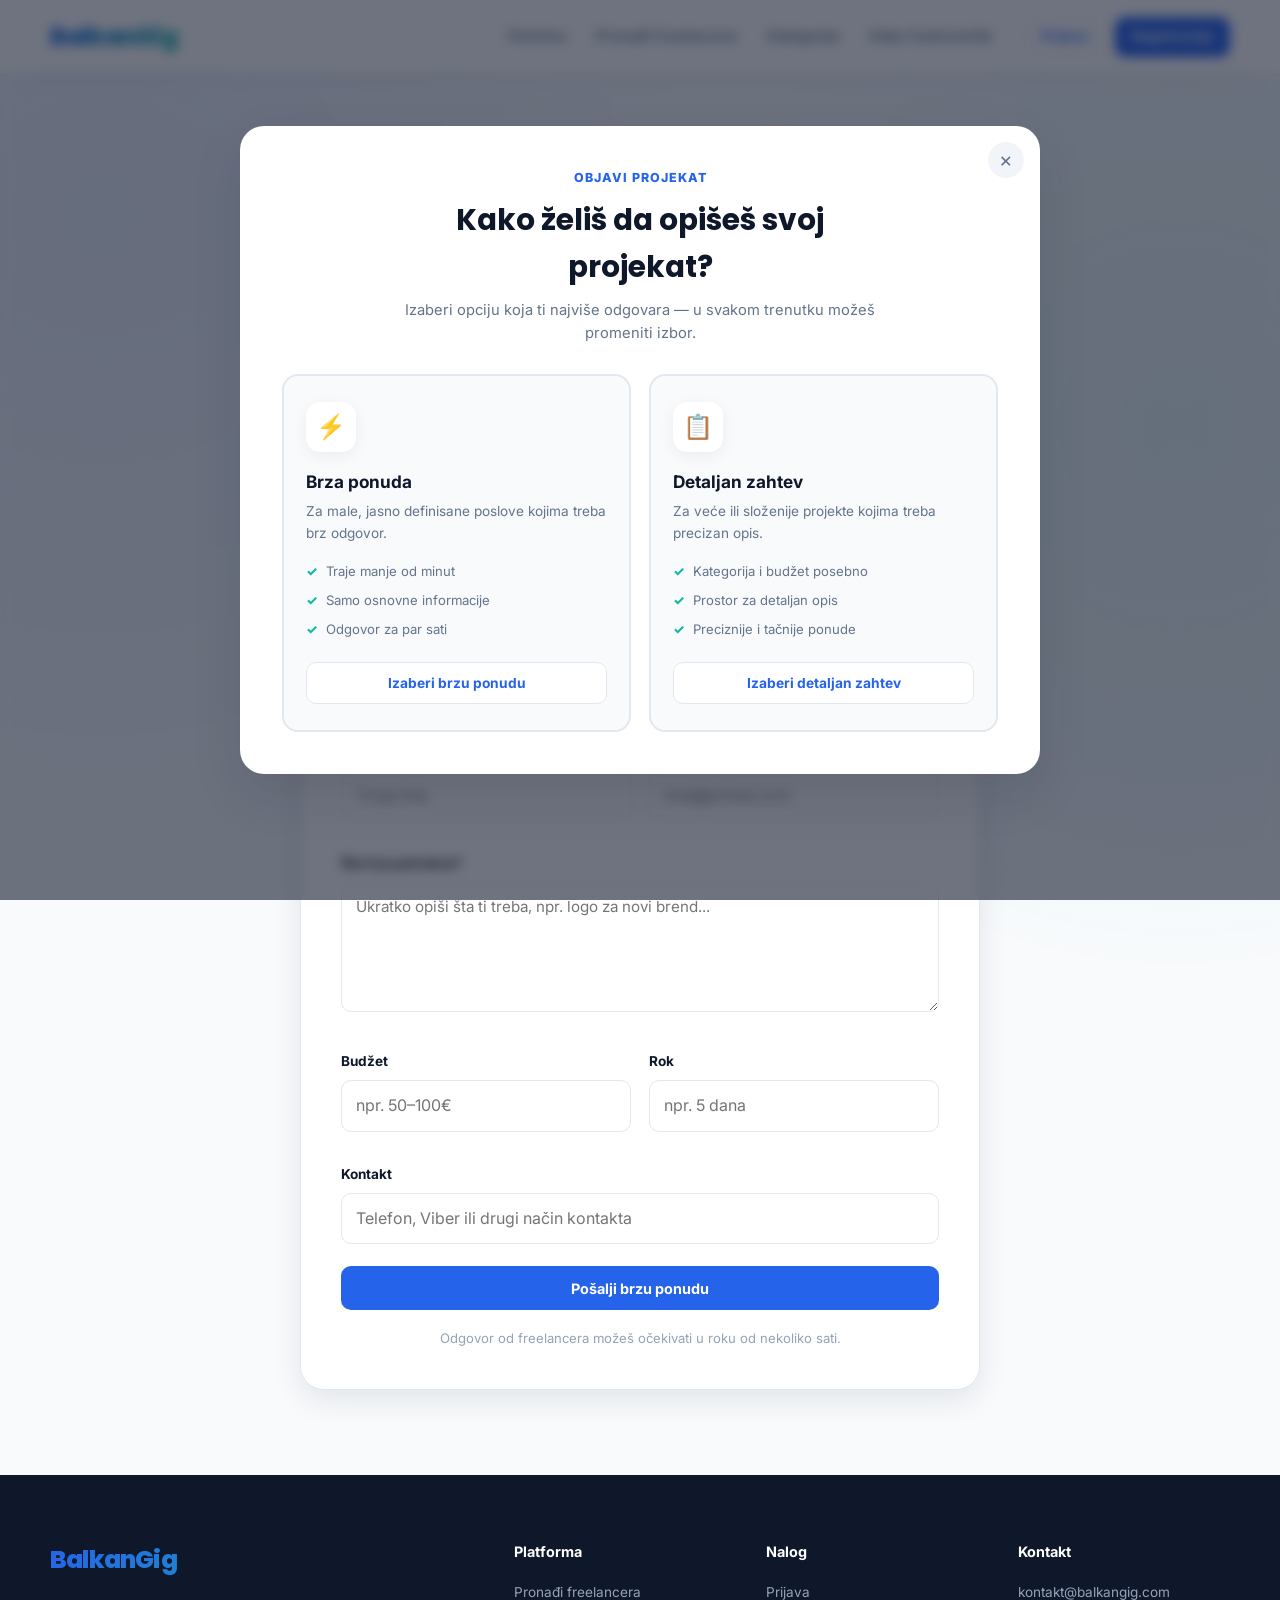
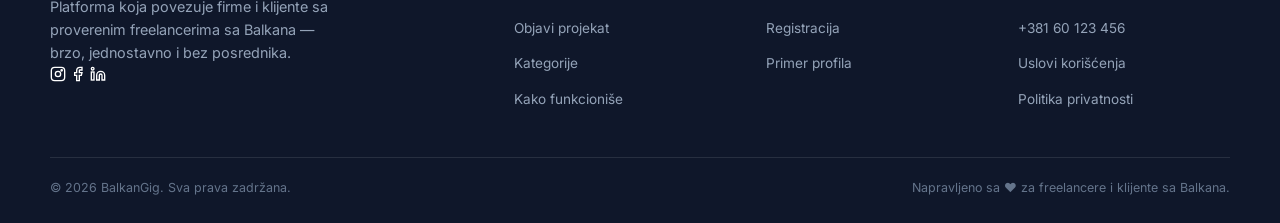
==== commit 7a38bb3c: "Add files via upload" ====
--- a/objavi-projekat.html
+++ b/objavi-projekat.html
@@ -45,7 +45,7 @@
   </div>
 </div>
 
-<section class="section">
+<section class="section project-section">
   <div class="container">
     <div class="forms-page-head">
       <span class="kicker">Za klijente</span>
@@ -54,14 +54,18 @@
     </div>
 
     <div class="forms-tabs">
-      <button class="active" data-target="panelBrza">Brza ponuda</button>
-      <button data-target="panelDetaljno">Detaljan zahtev</button>
+      <button class="active" data-target="panelBrza">⚡ Brza ponuda</button>
+      <button data-target="panelDetaljno">📋 Detaljan zahtev</button>
+    </div>
+    <div class="forms-tabs-note">
+      <button type="button" id="reopenChoiceBtn">Nisi siguran/na šta ti treba? Pomozi mi da izaberem</button>
     </div>
 
     <!-- BRZA PONUDA -->
     <div class="form-panel active" id="panelBrza">
       <div class="form-card">
         <div class="form-success">✅ Hvala! Tvoj upit je poslat — freelanceri će ti se javiti uskoro.</div>
+        <div class="form-icon-badge">⚡</div>
         <h3 style="margin-bottom:6px;">Brza ponuda</h3>
         <p style="margin-bottom:24px;">Za jednostavne projekte kojima je potreban brz odgovor.</p>
         <form data-validate>
@@ -101,6 +105,7 @@
     <div class="form-panel" id="panelDetaljno">
       <div class="form-card">
         <div class="form-success">✅ Hvala! Detaljan zahtev je poslat freelancerima u odabranoj kategoriji.</div>
+        <div class="form-icon-badge">📋</div>
         <h3 style="margin-bottom:6px;">Detaljan zahtev</h3>
         <p style="margin-bottom:24px;">Za veće ili složenije projekte kojima je potreban precizan opis.</p>
         <form data-validate>
@@ -166,6 +171,42 @@
   </div>
 </section>
 
+<!-- POP-UP: izbor tipa objave -->
+<div class="choice-modal-backdrop" id="choiceModalBackdrop">
+  <div class="choice-modal" role="dialog" aria-modal="true" aria-labelledby="choiceModalTitle">
+    <button class="choice-modal-close" id="choiceModalClose" aria-label="Zatvori">&times;</button>
+    <div class="choice-modal-head">
+      <span class="kicker">Objavi projekat</span>
+      <h2 id="choiceModalTitle">Kako želiš da opišeš svoj projekat?</h2>
+      <p>Izaberi opciju koja ti najviše odgovara — u svakom trenutku možeš promeniti izbor.</p>
+    </div>
+    <div class="choice-grid">
+      <button type="button" class="choice-card" data-choice="panelBrza">
+        <span class="choice-card-icon">⚡</span>
+        <h3>Brza ponuda</h3>
+        <p>Za male, jasno definisane poslove kojima treba brz odgovor.</p>
+        <ul>
+          <li>Traje manje od minut</li>
+          <li>Samo osnovne informacije</li>
+          <li>Odgovor za par sati</li>
+        </ul>
+        <span class="choice-card-btn">Izaberi brzu ponudu</span>
+      </button>
+      <button type="button" class="choice-card" data-choice="panelDetaljno">
+        <span class="choice-card-icon">📋</span>
+        <h3>Detaljan zahtev</h3>
+        <p>Za veće ili složenije projekte kojima treba precizan opis.</p>
+        <ul>
+          <li>Kategorija i budžet posebno</li>
+          <li>Prostor za detaljan opis</li>
+          <li>Preciznije i tačnije ponude</li>
+        </ul>
+        <span class="choice-card-btn">Izaberi detaljan zahtev</span>
+      </button>
+    </div>
+  </div>
+</div>
+
 <footer class="site-footer">
   <div class="container">
     <div class="footer-grid">
--- a/style.css
+++ b/style.css
@@ -529,15 +529,43 @@
   font-size: 0.83rem;
 }
 
+.freelancer-location {
+  color: var(--muted);
+  font-size: 0.78rem;
+  margin-top: 2px;
+}
+
 .freelancer-rating {
   margin: 12px 0;
   color: #f59e0b;
   font-size: 0.9rem;
 }
 
+.freelancer-reviews-count {
+  color: var(--muted);
+  font-size: 0.8rem;
+  font-weight: 500;
+}
+
 .freelancer-card p {
   color: var(--text-soft);
   font-size: 0.88rem;
+}
+
+.freelancer-tags {
+  display: flex;
+  flex-wrap: wrap;
+  gap: 6px;
+  margin-top: 14px;
+}
+
+.freelancer-tags .tag {
+  background: var(--bg-alt);
+  color: var(--text-soft);
+  font-size: 0.76rem;
+  font-weight: 600;
+  padding: 5px 10px;
+  border-radius: var(--radius-pill);
 }
 
 .freelancer-card-footer {
@@ -547,6 +575,37 @@
   display: flex;
   align-items: center;
   justify-content: space-between;
+}
+
+.freelancer-price {
+  font-weight: 800;
+  color: var(--navy);
+  font-size: 0.95rem;
+}
+
+.freelancer-price span {
+  display: block;
+  font-weight: 500;
+  color: var(--muted);
+  font-size: 0.72rem;
+}
+
+.freelancer-done {
+  color: var(--text-soft);
+  font-size: 0.82rem;
+  font-weight: 600;
+}
+
+/* Scroll-reveal animacija za kartice */
+.reveal {
+  opacity: 0;
+  transform: translateY(16px);
+  transition: opacity 0.5s ease, transform 0.5s ease;
+}
+
+.reveal.in {
+  opacity: 1;
+  transform: translateY(0);
 }
 
 /* =========================================
@@ -779,50 +838,160 @@
 }
 
 /* =========================================
-   FORME
-========================================= */
-
-.form-page {
-  min-height: calc(100vh - 74px);
-  padding: 70px 0;
-  background: var(--bg);
-}
+   FORME (zajedničko)
+========================================= */
 
 .form-card {
-  max-width: 650px;
+  max-width: 680px;
   margin: 0 auto;
+  position: relative;
   background: white;
   border: 1px solid var(--border);
   border-radius: var(--radius-lg);
-  padding: 35px;
+  padding: 40px;
+  box-shadow: var(--shadow-md);
+  overflow: hidden;
+}
+
+.form-card::before {
+  content: "";
+  position: absolute;
+  top: 0; left: 0; right: 0;
+  height: 5px;
+  background: var(--gradient);
+}
+
+.form-card h1 {
+  color: var(--navy);
+  margin-bottom: 10px;
+}
+
+.form-card h3 {
+  font-family: Poppins, Inter, Arial, sans-serif;
+  color: var(--navy);
+  font-size: 1.3rem;
+}
+
+.form-card > p {
+  color: var(--text-soft);
+}
+
+.form-card button[type="submit"] {
+  width: 100%;
+}
+
+.form-icon-badge {
+  display: inline-flex;
+  align-items: center;
+  justify-content: center;
+  width: 46px;
+  height: 46px;
+  border-radius: var(--radius-icon);
+  background: #eff6ff;
+  font-size: 22px;
+  margin-bottom: 14px;
+}
+
+/* =========================================
+   OBJAVI PROJEKAT — izbor tipa i forme
+========================================= */
+
+.project-section {
+  background:
+    radial-gradient(circle at 8% 10%, rgba(37, 99, 235, 0.07), transparent 35%),
+    radial-gradient(circle at 92% 25%, rgba(20, 184, 166, 0.08), transparent 35%),
+    var(--bg);
+}
+
+.forms-page-head {
+  max-width: 700px;
+  margin: 0 auto 34px;
+  text-align: center;
+}
+
+.forms-page-head h2 {
+  font-family: Poppins, Inter, Arial, sans-serif;
+  font-size: clamp(1.8rem, 4vw, 2.5rem);
+  color: var(--navy);
+  margin: 10px 0 12px;
+}
+
+.forms-page-head p {
+  color: var(--text-soft);
+}
+
+.forms-tabs {
+  max-width: 420px;
+  margin: 0 auto 8px;
+  display: grid;
+  grid-template-columns: 1fr 1fr;
+  gap: 5px;
+  background: white;
+  padding: 5px;
+  border-radius: var(--radius-pill);
+  border: 1px solid var(--border);
   box-shadow: var(--shadow-sm);
 }
 
-.form-card h1 {
-  color: var(--navy);
-  margin-bottom: 10px;
-}
-
-.form-card > p {
-  color: var(--text-soft);
-  margin-bottom: 25px;
-}
-
-.form-group {
-  margin-bottom: 18px;
-}
-
-.form-group label {
+.forms-tabs button {
+  border: 0;
+  background: transparent;
+  padding: 12px;
+  border-radius: var(--radius-pill);
+  color: var(--text-soft);
+  font-weight: 700;
+  font-size: 0.88rem;
+  transition: 0.2s ease;
+}
+
+.forms-tabs button.active {
+  background: var(--gradient);
+  color: white;
+  box-shadow: var(--shadow-sm);
+}
+
+.forms-tabs-note {
+  text-align: center;
+  margin: 10px 0 36px;
+}
+
+.forms-tabs-note button {
+  border: 0;
+  background: transparent;
+  color: var(--primary);
+  font-weight: 700;
+  font-size: 0.82rem;
+  text-decoration: underline;
+  text-underline-offset: 3px;
+}
+
+.form-panel {
+  display: none;
+}
+
+.form-panel.active {
   display: block;
-  margin-bottom: 7px;
-  font-size: 0.85rem;
-  font-weight: 700;
-  color: var(--navy);
-}
-
-.form-group input,
-.form-group textarea,
-.form-group select {
+  animation: formPanelIn 0.35s ease;
+}
+
+@keyframes formPanelIn {
+  from { opacity: 0; transform: translateY(10px); }
+  to { opacity: 1; transform: translateY(0); }
+}
+
+.form-grid {
+  display: grid;
+  grid-template-columns: 1fr 1fr;
+  gap: 16px 18px;
+  margin-top: 6px;
+}
+
+.field.full {
+  grid-column: 1 / -1;
+}
+
+.field textarea,
+.field select {
   width: 100%;
   border: 1px solid var(--border);
   border-radius: var(--radius-sm);
@@ -830,22 +999,225 @@
   outline: 0;
   background: white;
   color: var(--text);
-}
-
-.form-group input:focus,
-.form-group textarea:focus,
-.form-group select:focus {
-  border-color: var(--primary);
-  box-shadow: 0 0 0 3px rgba(37,99,235,0.1);
-}
-
-.form-group textarea {
+  font-family: inherit;
+  font-size: 0.95rem;
+}
+
+.field textarea {
   min-height: 130px;
   resize: vertical;
 }
 
-.form-card button[type="submit"] {
+.field textarea:focus,
+.field select:focus {
+  border-color: var(--primary);
+  box-shadow: 0 0 0 3px rgba(37, 99, 235, 0.1);
+}
+
+.field .opt {
+  color: var(--muted);
+  font-weight: 500;
+}
+
+.form-note {
+  margin-top: 18px;
+  text-align: center;
+  color: var(--muted);
+  font-size: 0.82rem;
+}
+
+/* Dugme "Pošalji" u formi ima gap iznad */
+.form-card form > button[type="submit"] {
+  margin-top: 6px;
+}
+
+/* =========================================
+   IZBOR TIPA OBJAVE (POP-UP)
+========================================= */
+
+.choice-modal-backdrop {
+  position: fixed;
+  inset: 0;
+  background: rgba(15, 23, 42, 0.6);
+  backdrop-filter: blur(6px);
+  -webkit-backdrop-filter: blur(6px);
+  display: flex;
+  align-items: center;
+  justify-content: center;
+  padding: 20px;
+  z-index: 3000;
+  opacity: 0;
+  pointer-events: none;
+  transition: opacity 0.25s ease;
+}
+
+.choice-modal-backdrop.open {
+  opacity: 1;
+  pointer-events: auto;
+}
+
+.choice-modal {
   width: 100%;
+  max-width: 800px;
+  background: white;
+  border-radius: var(--radius-lg);
+  box-shadow: var(--shadow-lg);
+  padding: 42px;
+  position: relative;
+  transform: scale(0.94) translateY(10px);
+  opacity: 0;
+  transition: transform 0.3s ease, opacity 0.3s ease;
+  max-height: calc(100vh - 40px);
+  overflow-y: auto;
+}
+
+.choice-modal-backdrop.open .choice-modal {
+  transform: scale(1) translateY(0);
+  opacity: 1;
+}
+
+.choice-modal-close {
+  position: absolute;
+  top: 16px;
+  right: 16px;
+  width: 36px;
+  height: 36px;
+  border: 0;
+  border-radius: 50%;
+  background: var(--bg-alt);
+  color: var(--text-soft);
+  font-size: 1.3rem;
+  line-height: 1;
+  display: flex;
+  align-items: center;
+  justify-content: center;
+  transition: 0.2s ease;
+}
+
+.choice-modal-close:hover {
+  background: var(--border);
+  color: var(--navy);
+}
+
+.choice-modal-head {
+  text-align: center;
+  max-width: 480px;
+  margin: 0 auto 28px;
+}
+
+.choice-modal-head .kicker {
+  display: block;
+  margin-bottom: 8px;
+}
+
+.choice-modal-head h2 {
+  font-family: Poppins, Inter, Arial, sans-serif;
+  font-size: clamp(1.35rem, 3.4vw, 1.85rem);
+  color: var(--navy);
+  margin-bottom: 8px;
+}
+
+.choice-modal-head p {
+  color: var(--text-soft);
+  font-size: 0.92rem;
+}
+
+.choice-grid {
+  display: grid;
+  grid-template-columns: 1fr 1fr;
+  gap: 18px;
+}
+
+.choice-card {
+  width: 100%;
+  text-align: left;
+  border: 2px solid var(--border);
+  border-radius: var(--radius-md);
+  padding: 26px 22px;
+  background: var(--bg);
+  cursor: pointer;
+  transition: 0.2s ease;
+  display: flex;
+  flex-direction: column;
+  height: 100%;
+}
+
+.choice-card:hover,
+.choice-card:focus-visible {
+  border-color: var(--primary);
+  background: white;
+  transform: translateY(-4px);
+  box-shadow: var(--shadow-md);
+  outline: none;
+}
+
+.choice-card-icon {
+  width: 50px;
+  height: 50px;
+  border-radius: var(--radius-icon);
+  background: white;
+  box-shadow: var(--shadow-sm);
+  display: flex;
+  align-items: center;
+  justify-content: center;
+  font-size: 24px;
+  margin-bottom: 16px;
+}
+
+.choice-card h3 {
+  color: var(--navy);
+  font-size: 1.08rem;
+  margin-bottom: 6px;
+}
+
+.choice-card > p {
+  color: var(--text-soft);
+  font-size: 0.85rem;
+  margin-bottom: 16px;
+}
+
+.choice-card ul {
+  list-style: none;
+  display: grid;
+  gap: 8px;
+  margin-bottom: 22px;
+  flex: 1;
+}
+
+.choice-card li {
+  display: flex;
+  align-items: flex-start;
+  gap: 8px;
+  font-size: 0.82rem;
+  color: var(--text-soft);
+}
+
+.choice-card li::before {
+  content: "✓";
+  color: var(--accent);
+  font-weight: 800;
+  flex-shrink: 0;
+}
+
+.choice-card-btn {
+  display: flex;
+  align-items: center;
+  justify-content: center;
+  width: 100%;
+  min-height: 42px;
+  border-radius: var(--radius-sm);
+  background: white;
+  border: 1px solid var(--border);
+  color: var(--primary);
+  font-weight: 700;
+  font-size: 0.86rem;
+  transition: 0.2s ease;
+}
+
+.choice-card:hover .choice-card-btn {
+  background: var(--primary);
+  color: white;
+  border-color: var(--primary);
 }
 
 /* =========================================
@@ -995,77 +1367,293 @@
 }
 
 /* =========================================
-   PROFILE
-========================================= */
-
-.profile-page {
-  padding: 70px 0;
-  background: var(--bg);
+   PROFIL FREELANCERA
+========================================= */
+
+.profile-hero {
+  position: relative;
+  padding: 70px 0 95px;
+  background: var(--gradient);
+  overflow: hidden;
+}
+
+.profile-hero::before {
+  content: "";
+  position: absolute;
+  inset: 0;
+  background:
+    radial-gradient(circle at 12% 15%, rgba(255,255,255,0.2), transparent 40%),
+    radial-gradient(circle at 88% 85%, rgba(255,255,255,0.12), transparent 45%);
+  pointer-events: none;
+}
+
+.profile-hero .container {
+  position: relative;
+  display: flex;
+  align-items: center;
+  gap: 28px;
+  flex-wrap: wrap;
+}
+
+.profile-avatar {
+  width: 132px;
+  height: 132px;
+  border-radius: 50%;
+  object-fit: cover;
+  border: 5px solid rgba(255, 255, 255, 0.9);
+  box-shadow: var(--shadow-lg);
+  background: white;
+  flex-shrink: 0;
+}
+
+.profile-hero h1 {
+  font-family: Poppins, Inter, Arial, sans-serif;
+  font-size: clamp(1.7rem, 4vw, 2.3rem);
+  color: white;
+  margin-bottom: 6px;
+}
+
+.profile-hero .role {
+  color: rgba(255, 255, 255, 0.92);
+  font-weight: 600;
+  margin-bottom: 16px;
+  font-size: 1.02rem;
+}
+
+.profile-hero .meta {
+  display: flex;
+  flex-wrap: wrap;
+  gap: 10px;
+}
+
+.profile-hero .meta span {
+  background: rgba(255, 255, 255, 0.16);
+  border: 1px solid rgba(255, 255, 255, 0.28);
+  backdrop-filter: blur(4px);
+  -webkit-backdrop-filter: blur(4px);
+  color: white;
+  font-size: 0.82rem;
+  font-weight: 600;
+  padding: 7px 14px;
+  border-radius: var(--radius-pill);
+}
+
+.profile-hero .meta .stars {
+  color: #fbbf24;
+  margin-right: 2px;
+}
+
+#profileWrap {
+  margin-top: -55px;
+  padding-top: 0;
+  padding-bottom: 90px;
+  position: relative;
+}
+
+.profile-body {
+  display: grid;
+  grid-template-columns: 2fr 1fr;
+  gap: 26px;
+  align-items: start;
+}
+
+.profile-body > div:first-child {
+  display: grid;
+  gap: 22px;
 }
 
 .profile-card {
   background: white;
   border: 1px solid var(--border);
   border-radius: var(--radius-lg);
-  padding: 35px;
+  padding: 32px;
+  box-shadow: var(--shadow-md);
+}
+
+.profile-card h2 {
+  font-family: Poppins, Inter, Arial, sans-serif;
+  font-size: 1.2rem;
+  color: var(--navy);
+  margin-bottom: 16px;
+}
+
+.profile-card p {
+  color: var(--text-soft);
+  line-height: 1.7;
+}
+
+/* Veštine */
+
+.skills-list {
+  display: flex;
+  flex-wrap: wrap;
+  gap: 10px;
+}
+
+.skills-list .tag {
+  background: #eff6ff;
+  color: var(--primary);
+  font-weight: 700;
+  font-size: 0.82rem;
+  padding: 8px 15px;
+  border-radius: var(--radius-pill);
+  border: 1px solid #dbeafe;
+}
+
+/* Portfolio */
+
+.portfolio-grid {
+  display: grid;
+  grid-template-columns: repeat(3, 1fr);
+  gap: 14px;
+}
+
+.portfolio-item {
+  aspect-ratio: 1 / 1;
+  border-radius: var(--radius-md);
+  display: flex;
+  flex-direction: column;
+  align-items: center;
+  justify-content: center;
+  gap: 8px;
+  color: white;
+  font-weight: 700;
+  font-size: 0.78rem;
+  cursor: pointer;
+  transition: 0.2s ease;
   box-shadow: var(--shadow-sm);
-}
-
-.profile-header {
-  display: flex;
-  gap: 25px;
-  align-items: center;
-}
-
-.profile-avatar {
-  width: 110px;
-  height: 110px;
+  text-align: center;
+}
+
+.portfolio-item .portfolio-icon {
+  font-size: 28px;
+}
+
+.portfolio-item:hover {
+  transform: translateY(-4px) scale(1.02);
+  box-shadow: var(--shadow-md);
+}
+
+.portfolio-item:nth-child(6n+1) { background: linear-gradient(135deg, #2563eb, #60a5fa); }
+.portfolio-item:nth-child(6n+2) { background: linear-gradient(135deg, #14b8a6, #5eead4); }
+.portfolio-item:nth-child(6n+3) { background: linear-gradient(135deg, #7c3aed, #c084fc); }
+.portfolio-item:nth-child(6n+4) { background: linear-gradient(135deg, #f59e0b, #fcd34d); color: var(--navy); }
+.portfolio-item:nth-child(6n+5) { background: linear-gradient(135deg, #ec4899, #f9a8d4); }
+.portfolio-item:nth-child(6n+0) { background: linear-gradient(135deg, #0f172a, #334155); }
+
+/* Recenzije */
+
+.review-item {
+  display: flex;
+  gap: 14px;
+  padding: 18px 0;
+  border-bottom: 1px solid var(--border);
+}
+
+.review-item:first-child {
+  padding-top: 0;
+}
+
+.review-item:last-child {
+  border-bottom: 0;
+  padding-bottom: 0;
+}
+
+.review-avatar {
+  width: 42px;
+  height: 42px;
   border-radius: 50%;
-  object-fit: cover;
-}
-
-.profile-header h1 {
-  color: var(--navy);
-  margin-bottom: 5px;
-}
-
-.profile-header p {
-  color: var(--text-soft);
-}
-
-.profile-content {
-  margin-top: 35px;
-  padding-top: 30px;
-  border-top: 1px solid var(--border);
-}
-
-/* =========================================
-   OBJAVI PROJEKAT
-========================================= */
-
-.project-page {
-  padding: 70px 0;
-  background: var(--bg);
-}
-
-.project-card {
-  max-width: 760px;
-  margin: 0 auto;
-  background: white;
-  border: 1px solid var(--border);
-  border-radius: var(--radius-lg);
-  padding: 35px;
-  box-shadow: var(--shadow-sm);
-}
-
-.project-card h1 {
-  color: var(--navy);
-  margin-bottom: 10px;
-}
-
-.project-card > p {
-  color: var(--text-soft);
-  margin-bottom: 25px;
+  background: var(--gradient);
+  color: white;
+  display: flex;
+  align-items: center;
+  justify-content: center;
+  font-weight: 800;
+  font-size: 0.82rem;
+  flex-shrink: 0;
+}
+
+.review-body {
+  flex: 1;
+  min-width: 0;
+}
+
+.review-top {
+  display: flex;
+  align-items: center;
+  justify-content: space-between;
+  gap: 10px;
+  flex-wrap: wrap;
+}
+
+.review-top strong {
+  color: var(--navy);
+  font-size: 0.94rem;
+}
+
+.review-date {
+  color: var(--muted);
+  font-size: 0.78rem;
+}
+
+.stars {
+  color: #f59e0b;
+  letter-spacing: 1px;
+  font-size: 0.85rem;
+}
+
+.review-body p {
+  color: var(--text-soft);
+  font-size: 0.9rem;
+  margin-top: 8px;
+  line-height: 1.65;
+}
+
+/* Sidebar - cena */
+
+.sidebar-price {
+  position: sticky;
+  top: 95px;
+  text-align: center;
+  background: linear-gradient(180deg, white, #f8fbff);
+}
+
+.sidebar-price .amount {
+  font-family: Poppins, Inter, Arial, sans-serif;
+  font-size: 2.1rem;
+  font-weight: 800;
+  color: var(--navy);
+}
+
+.sidebar-price > p {
+  color: var(--text-soft);
+  font-size: 0.85rem;
+  text-align: center;
+}
+
+.info-row {
+  display: flex;
+  align-items: center;
+  justify-content: space-between;
+  gap: 10px;
+  padding: 12px 0;
+  border-bottom: 1px solid var(--border);
+  font-size: 0.85rem;
+}
+
+.info-row:last-child {
+  border-bottom: 0;
+  padding-bottom: 0;
+}
+
+.info-row span:first-child {
+  color: var(--text-soft);
+}
+
+.info-row span:last-child {
+  color: var(--navy);
+  font-weight: 700;
+  text-align: right;
 }
 
 /* =========================================
@@ -1165,20 +1753,30 @@
   font-size: 1rem;
 }
 
-.filter-header span {
-  color: var(--muted);
-  font-size: 0.75rem;
+.filters-clear {
+  border: 0;
+  background: transparent;
+  color: var(--primary);
+  font-size: 0.8rem;
+  font-weight: 700;
+  cursor: pointer;
+  padding: 2px 0;
+}
+
+.filters-clear:hover {
+  text-decoration: underline;
 }
 
 .filter-option {
   display: flex;
   align-items: center;
   gap: 9px;
-  padding: 9px 6px;
+  padding: 9px 8px;
   border-radius: var(--radius-xs);
   cursor: pointer;
   color: var(--text-soft);
   font-size: 0.88rem;
+  transition: 0.15s ease;
 }
 
 .filter-option:hover {
@@ -1186,12 +1784,36 @@
   color: var(--navy);
 }
 
+.filter-option:has(input:checked) {
+  background: #eff6ff;
+  color: var(--primary);
+  font-weight: 700;
+}
+
 .filter-option input {
   accent-color: var(--primary);
 }
 
-.filter-option span {
+.filter-option-icon {
   font-size: 16px;
+}
+
+.filter-option-name {
+  flex: 1;
+}
+
+.filter-option-count {
+  color: var(--muted);
+  font-size: 0.78rem;
+  font-weight: 600;
+}
+
+.filter-option:has(input:checked) .filter-option-count {
+  color: var(--primary);
+}
+
+.filter-option.is-empty {
+  opacity: 0.45;
 }
 
 /* REZULTATI */
@@ -1333,6 +1955,18 @@
   .split-section {
     gap: 35px;
   }
+
+  .profile-body {
+    grid-template-columns: 1fr;
+  }
+
+  .sidebar-price {
+    position: static;
+  }
+
+  .choice-grid {
+    grid-template-columns: 1fr;
+  }
 }
 
 @media (max-width: 850px) {
@@ -1364,6 +1998,14 @@
 
   .listing-layout {
     grid-template-columns: 1fr;
+  }
+
+  .form-grid {
+    grid-template-columns: 1fr;
+  }
+
+  .field.full {
+    grid-column: auto;
   }
 
   .filters {
@@ -1474,14 +2116,29 @@
 
   .form-card,
   .auth-card,
-  .project-card,
   .profile-card {
     padding: 24px;
   }
 
-  .profile-header {
+  .choice-modal {
+    padding: 26px;
+  }
+
+  .profile-hero {
+    padding: 55px 0 80px;
+    text-align: center;
+  }
+
+  .profile-hero .container {
     flex-direction: column;
-    text-align: center;
+  }
+
+  .profile-hero .meta {
+    justify-content: center;
+  }
+
+  .portfolio-grid {
+    grid-template-columns: repeat(2, 1fr);
   }
 }
 
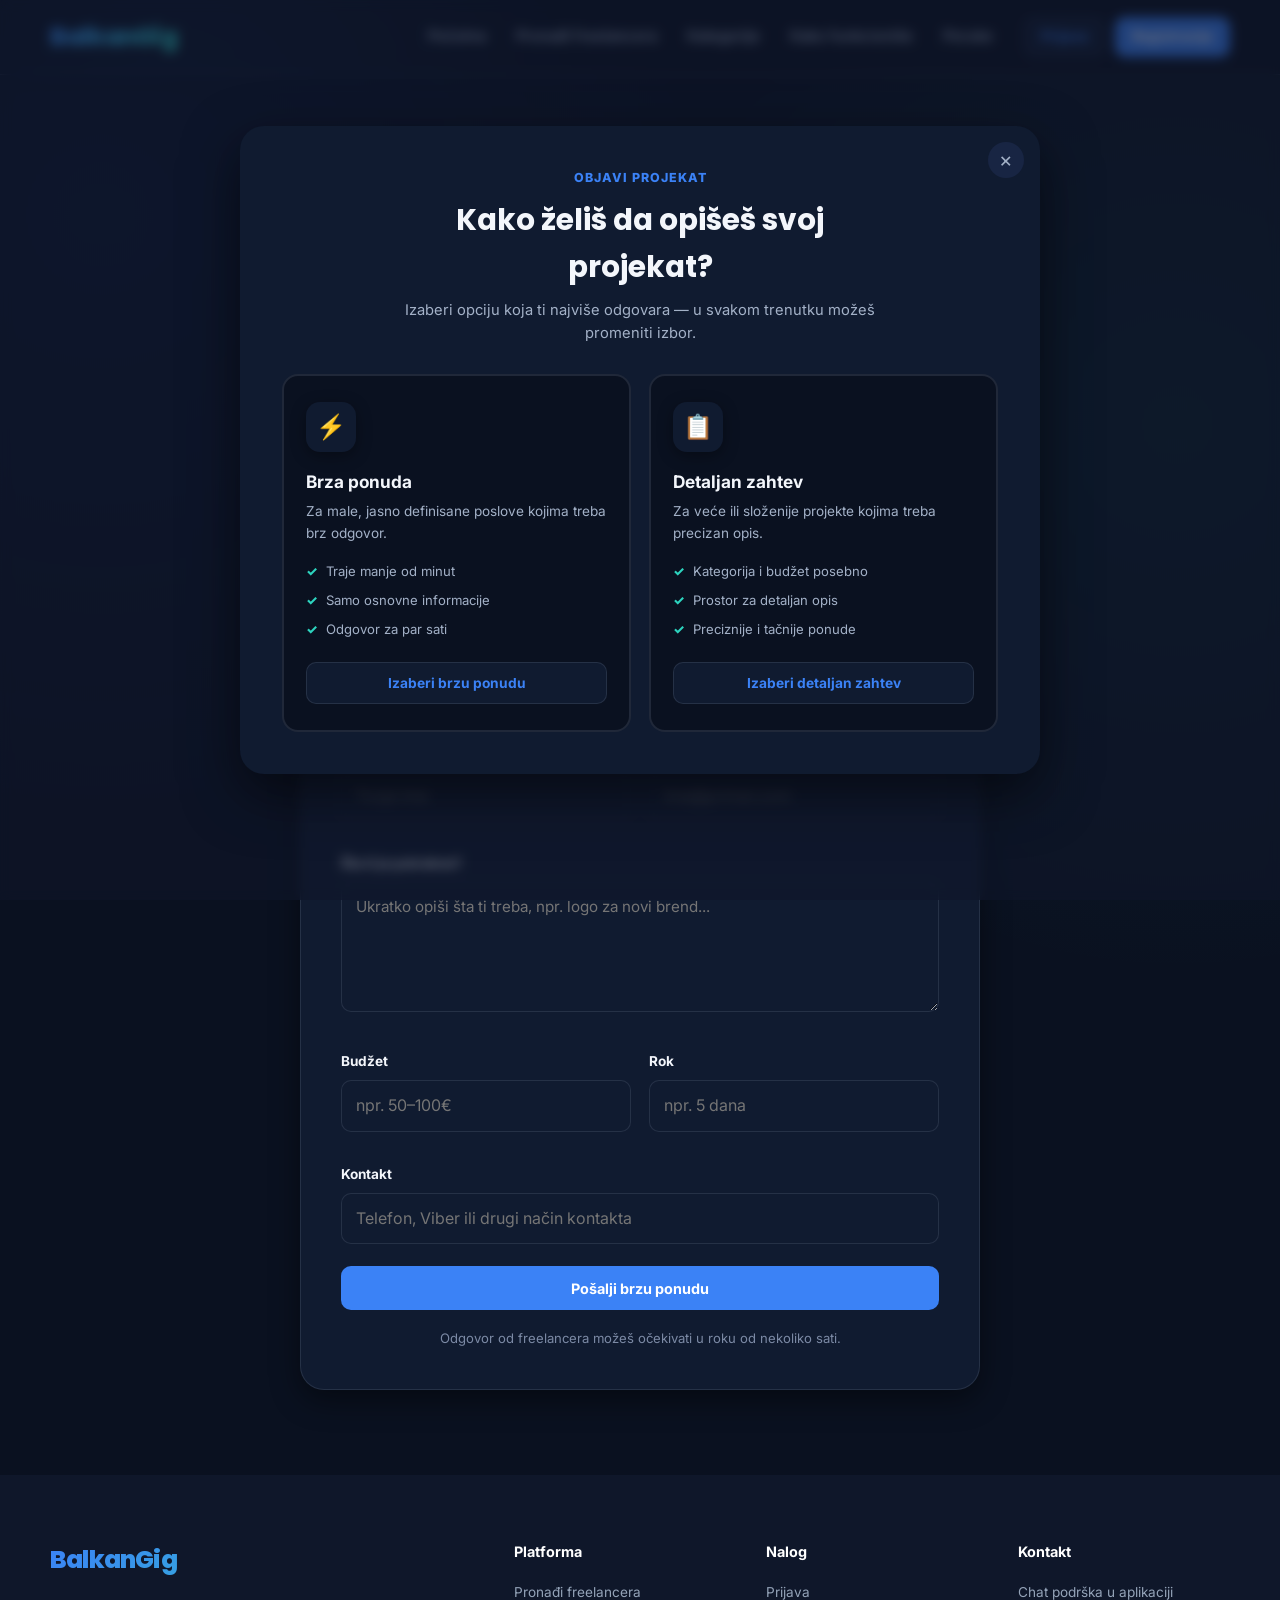
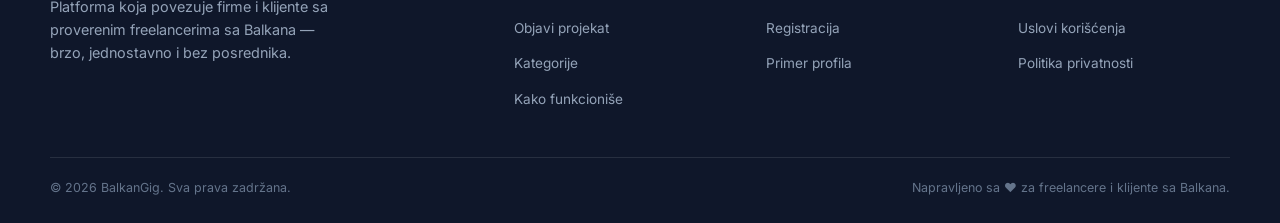
==== commit a701a1c7: "Add files via upload" ====
--- a/objavi-projekat.html
+++ b/objavi-projekat.html
@@ -11,6 +11,8 @@
 </head>
 <body>
 
+<div class="bg-mist-layer"><span></span><span></span></div>
+
 <header class="site-header">
   <div class="container nav">
     <a href="index.html" class="brand">BalkanGig</a>
@@ -19,6 +21,7 @@
       <a href="pronadji-freelancera.html">Pronađi freelancera</a>
       <a href="index.html#kategorije">Kategorije</a>
       <a href="index.html#kako-funkcionise">Kako funkcioniše</a>
+          <a href="poruke.html">Poruke</a>
     </nav>
     <div class="nav-actions">
       <a href="prijava.html" class="btn btn-outline btn-sm">Prijava</a>
@@ -39,6 +42,8 @@
   <a href="pronadji-freelancera.html">Pronađi freelancera</a>
   <a href="index.html#kategorije">Kategorije</a>
   <a href="index.html#kako-funkcionise">Kako funkcioniše</a>
+  <a href="poruke.html">Poruke</a>
+
   <div class="nav-actions">
     <a href="prijava.html" class="btn btn-outline">Prijava</a>
     <a href="registracija.html" class="btn btn-primary">Registracija</a>
@@ -213,11 +218,6 @@
       <div class="footer-brand">
         <a href="index.html" class="brand">BalkanGig</a>
         <p>Platforma koja povezuje firme i klijente sa proverenim freelancerima sa Balkana — brzo, jednostavno i bez posrednika.</p>
-        <div class="socials">
-          <a href="#" aria-label="Instagram"><svg width="16" height="16" viewBox="0 0 24 24" fill="none" stroke="currentColor" stroke-width="2"><rect x="2" y="2" width="20" height="20" rx="5"/><circle cx="12" cy="12" r="4"/><circle cx="17.5" cy="6.5" r="1"/></svg></a>
-          <a href="#" aria-label="Facebook"><svg width="16" height="16" viewBox="0 0 24 24" fill="none" stroke="currentColor" stroke-width="2"><path d="M18 2h-3a5 5 0 0 0-5 5v3H7v4h3v8h4v-8h3l1-4h-4V7a1 1 0 0 1 1-1h3z"/></svg></a>
-          <a href="#" aria-label="LinkedIn"><svg width="16" height="16" viewBox="0 0 24 24" fill="none" stroke="currentColor" stroke-width="2"><path d="M16 8a6 6 0 0 1 6 6v7h-4v-7a2 2 0 0 0-2-2 2 2 0 0 0-2 2v7h-4v-7a6 6 0 0 1 6-6z"/><rect x="2" y="9" width="4" height="12"/><circle cx="4" cy="4" r="2"/></svg></a>
-        </div>
       </div>
       <div class="footer-col">
         <h4>Platforma</h4>
@@ -239,8 +239,7 @@
       <div class="footer-col">
         <h4>Kontakt</h4>
         <ul>
-          <li><a href="mailto:kontakt@balkangig.com">kontakt@balkangig.com</a></li>
-          <li><a href="tel:+38160123456">+381 60 123 456</a></li>
+          <li><a href="poruke.html">Chat podrška u aplikaciji</a></li>
           <li><a href="#">Uslovi korišćenja</a></li>
           <li><a href="#">Politika privatnosti</a></li>
         </ul>
--- a/style.css
+++ b/style.css
@@ -8,25 +8,26 @@
 ========================================= */
 
 :root {
-  --primary: #2563eb;
-  --primary-dark: #1d4ed8;
-  --accent: #14b8a6;
+  --primary: #3b82f6;
+  --primary-dark: #2563eb;
+  --accent: #2dd4bf;
 
   --navy: #0f172a;
-  --text: #1e293b;
-  --text-soft: #64748b;
-  --muted: #94a3b8;
-
-  --white: #ffffff;
-  --bg: #f8fafc;
-  --bg-alt: #f1f5f9;
-  --border: #e2e8f0;
-
-  --gradient: linear-gradient(135deg, #2563eb, #14b8a6);
-
-  --shadow-sm: 0 4px 15px rgba(15, 23, 42, 0.06);
-  --shadow-md: 0 10px 30px rgba(15, 23, 42, 0.09);
-  --shadow-lg: 0 20px 50px rgba(15, 23, 42, 0.12);
+  --heading: #f3f6fb;
+  --text: #dbe3ef;
+  --text-soft: #a3b1c7;
+  --muted: #7c8aa5;
+
+  --white: #101b30;
+  --bg: #0a1120;
+  --bg-alt: #182543;
+  --border: rgba(148, 163, 184, 0.16);
+
+  --gradient: linear-gradient(135deg, #3b82f6, #2dd4bf);
+
+  --shadow-sm: 0 4px 15px rgba(0, 0, 0, 0.35);
+  --shadow-md: 0 10px 30px rgba(0, 0, 0, 0.45);
+  --shadow-lg: 0 20px 55px rgba(0, 0, 0, 0.55);
 
   --radius-xs: 8px;
   --radius-sm: 10px;
@@ -57,6 +58,105 @@
   background: var(--white);
   color: var(--text);
   line-height: 1.6;
+  position: relative;
+  min-height: 100vh;
+}
+
+/* =========================================
+   ANIMIRANA "MAGLENA" POZADINA (tamno plava)
+   Dve zamućene senke koje sporo lebde iza
+   celog sajta, na svakoj stranici.
+========================================= */
+
+body::before,
+body::after {
+  content: "";
+  position: fixed;
+  z-index: -2;
+  border-radius: 50%;
+  filter: blur(110px);
+  pointer-events: none;
+  will-change: transform;
+}
+
+body::before {
+  width: 62vw;
+  height: 62vw;
+  top: -20vw;
+  left: -18vw;
+  background: radial-gradient(circle, rgba(59, 130, 246, 0.40), rgba(59, 130, 246, 0) 70%);
+  animation: mistDriftOne 24s ease-in-out infinite alternate;
+}
+
+body::after {
+  width: 58vw;
+  height: 58vw;
+  bottom: -24vw;
+  right: -18vw;
+  background: radial-gradient(circle, rgba(45, 212, 191, 0.28), rgba(45, 212, 191, 0) 70%);
+  animation: mistDriftTwo 28s ease-in-out infinite alternate;
+}
+
+.bg-mist-layer {
+  position: fixed;
+  inset: 0;
+  z-index: -3;
+  overflow: hidden;
+  pointer-events: none;
+  background: var(--white);
+}
+
+.bg-mist-layer span {
+  position: absolute;
+  border-radius: 50%;
+  filter: blur(100px);
+  opacity: 0.55;
+}
+
+.bg-mist-layer span:nth-child(1) {
+  width: 40vw;
+  height: 40vw;
+  top: 30%;
+  left: 40%;
+  background: radial-gradient(circle, rgba(37, 99, 235, 0.30), rgba(37, 99, 235, 0) 70%);
+  animation: mistDriftThree 32s ease-in-out infinite alternate;
+}
+
+.bg-mist-layer span:nth-child(2) {
+  width: 34vw;
+  height: 34vw;
+  top: 5%;
+  right: 10%;
+  background: radial-gradient(circle, rgba(20, 184, 166, 0.22), rgba(20, 184, 166, 0) 70%);
+  animation: mistDriftFour 20s ease-in-out infinite alternate;
+}
+
+@keyframes mistDriftOne {
+  0%   { transform: translate(0, 0) scale(1); }
+  100% { transform: translate(8vw, 10vw) scale(1.18); }
+}
+
+@keyframes mistDriftTwo {
+  0%   { transform: translate(0, 0) scale(1); }
+  100% { transform: translate(-9vw, -7vw) scale(1.12); }
+}
+
+@keyframes mistDriftThree {
+  0%   { transform: translate(0, 0) scale(1); }
+  100% { transform: translate(-6vw, 8vw) scale(1.15); }
+}
+
+@keyframes mistDriftFour {
+  0%   { transform: translate(0, 0) scale(1); }
+  100% { transform: translate(7vw, -6vw) scale(1.1); }
+}
+
+@media (prefers-reduced-motion: reduce) {
+  body::before,
+  body::after,
+  .bg-mist-layer span {
+    animation: none;
+  }
 }
 
 img {
@@ -90,7 +190,7 @@
 ========================================= */
 
 .site-header {
-  background: rgba(255, 255, 255, 0.85);
+  background: rgba(8, 13, 25, 0.72);
   backdrop-filter: blur(10px);
   -webkit-backdrop-filter: blur(10px);
   border-bottom: 1px solid var(--border);
@@ -209,18 +309,18 @@
 }
 
 .btn-outline {
-  background: white;
+  background: var(--white);
   color: var(--primary);
   border-color: var(--border);
 }
 
 .btn-outline:hover {
   border-color: var(--primary);
-  background: #eff6ff;
+  background: rgba(59, 130, 246, 0.14);
 }
 
 .btn-light {
-  background: white;
+  background: var(--white);
   color: var(--primary);
 }
 
@@ -252,7 +352,7 @@
   display: block;
   height: 2px;
   margin: 6px 0;
-  background: var(--navy);
+  background: var(--heading);
   border-radius: var(--radius-pill);
 }
 
@@ -264,7 +364,7 @@
   display: none;
   position: fixed;
   inset: 0;
-  background: white;
+  background: var(--white);
   z-index: 2000;
   padding: 24px;
   flex-direction: column;
@@ -291,7 +391,7 @@
   border: 0;
   background: transparent;
   font-size: 2rem;
-  color: var(--navy);
+  color: var(--heading);
 }
 
 .mobile-nav .nav-actions {
@@ -309,7 +409,7 @@
   background:
     radial-gradient(circle at 10% 20%, rgba(37, 99, 235, 0.08), transparent 30%),
     radial-gradient(circle at 90% 10%, rgba(20, 184, 166, 0.08), transparent 30%),
-    linear-gradient(180deg, #f8fbff, #ffffff);
+    linear-gradient(180deg, #0b1324, #080d18);
 }
 
 .hero-content {
@@ -323,7 +423,7 @@
   font-size: clamp(2.4rem, 6vw, 4.6rem);
   line-height: 1.05;
   letter-spacing: -2px;
-  color: var(--navy);
+  color: var(--heading);
   margin-bottom: 22px;
 }
 
@@ -341,7 +441,7 @@
 .hero-search {
   max-width: 700px;
   margin: 0 auto;
-  background: white;
+  background: var(--white);
   border: 1px solid var(--border);
   border-radius: var(--radius-lg);
   padding: 7px;
@@ -381,7 +481,7 @@
 .hero-stat strong {
   display: block;
   font-size: 1.5rem;
-  color: var(--navy);
+  color: var(--heading);
 }
 
 .hero-stat span {
@@ -411,7 +511,7 @@
   font-family: Poppins, Inter, Arial, sans-serif;
   font-size: clamp(1.8rem, 4vw, 2.6rem);
   line-height: 1.15;
-  color: var(--navy);
+  color: var(--heading);
   margin-bottom: 12px;
 }
 
@@ -444,7 +544,7 @@
 
 .category-card {
   padding: 28px 22px;
-  background: white;
+  background: var(--white);
   border: 1px solid var(--border);
   border-radius: var(--radius-md);
   box-shadow: var(--shadow-sm);
@@ -454,14 +554,14 @@
 .category-card:hover {
   transform: translateY(-4px);
   box-shadow: var(--shadow-md);
-  border-color: #bfdbfe;
+  border-color: rgba(59, 130, 246, 0.45);
 }
 
 .category-icon {
   width: 48px;
   height: 48px;
   border-radius: var(--radius-icon);
-  background: #eff6ff;
+  background: rgba(59, 130, 246, 0.14);
   display: flex;
   align-items: center;
   justify-content: center;
@@ -470,7 +570,7 @@
 }
 
 .category-card h3 {
-  color: var(--navy);
+  color: var(--heading);
   font-size: 1rem;
   margin-bottom: 6px;
 }
@@ -491,7 +591,7 @@
 }
 
 .freelancer-card {
-  background: white;
+  background: var(--white);
   border: 1px solid var(--border);
   border-radius: var(--radius-md);
   padding: 22px;
@@ -516,11 +616,11 @@
   height: 58px;
   border-radius: 50%;
   object-fit: cover;
-  background: #e2e8f0;
+  background: #1c2946;
 }
 
 .freelancer-card h3 {
-  color: var(--navy);
+  color: var(--heading);
   font-size: 1rem;
 }
 
@@ -579,7 +679,7 @@
 
 .freelancer-price {
   font-weight: 800;
-  color: var(--navy);
+  color: var(--heading);
   font-size: 0.95rem;
 }
 
@@ -628,7 +728,7 @@
   height: 54px;
   margin: 0 auto 20px;
   border-radius: 50%;
-  background: #eff6ff;
+  background: rgba(59, 130, 246, 0.14);
   color: var(--primary);
   display: flex;
   align-items: center;
@@ -639,7 +739,7 @@
 
 .step-card h3 {
   margin-bottom: 8px;
-  color: var(--navy);
+  color: var(--heading);
 }
 
 .step-card p {
@@ -662,7 +762,7 @@
   font-family: Poppins, Inter, Arial, sans-serif;
   font-size: 2.4rem;
   line-height: 1.15;
-  color: var(--navy);
+  color: var(--heading);
   margin: 12px 0 18px;
 }
 
@@ -689,8 +789,8 @@
   height: 24px;
   flex: 0 0 24px;
   border-radius: 50%;
-  background: #dcfce7;
-  color: #16a34a;
+  background: rgba(34, 197, 94, 0.18);
+  color: #4ade80;
   display: flex;
   align-items: center;
   justify-content: center;
@@ -716,7 +816,7 @@
 
 .testimonial {
   padding: 25px;
-  background: white;
+  background: var(--white);
   border: 1px solid var(--border);
   border-radius: var(--radius-md);
 }
@@ -741,7 +841,7 @@
 
 .testimonial-author strong {
   display: block;
-  color: var(--navy);
+  color: var(--heading);
 }
 
 .testimonial-author span {
@@ -845,7 +945,7 @@
   max-width: 680px;
   margin: 0 auto;
   position: relative;
-  background: white;
+  background: var(--white);
   border: 1px solid var(--border);
   border-radius: var(--radius-lg);
   padding: 40px;
@@ -862,13 +962,13 @@
 }
 
 .form-card h1 {
-  color: var(--navy);
+  color: var(--heading);
   margin-bottom: 10px;
 }
 
 .form-card h3 {
   font-family: Poppins, Inter, Arial, sans-serif;
-  color: var(--navy);
+  color: var(--heading);
   font-size: 1.3rem;
 }
 
@@ -887,7 +987,7 @@
   width: 46px;
   height: 46px;
   border-radius: var(--radius-icon);
-  background: #eff6ff;
+  background: rgba(59, 130, 246, 0.14);
   font-size: 22px;
   margin-bottom: 14px;
 }
@@ -912,7 +1012,7 @@
 .forms-page-head h2 {
   font-family: Poppins, Inter, Arial, sans-serif;
   font-size: clamp(1.8rem, 4vw, 2.5rem);
-  color: var(--navy);
+  color: var(--heading);
   margin: 10px 0 12px;
 }
 
@@ -926,7 +1026,7 @@
   display: grid;
   grid-template-columns: 1fr 1fr;
   gap: 5px;
-  background: white;
+  background: var(--white);
   padding: 5px;
   border-radius: var(--radius-pill);
   border: 1px solid var(--border);
@@ -997,7 +1097,7 @@
   border-radius: var(--radius-sm);
   padding: 12px 14px;
   outline: 0;
-  background: white;
+  background: var(--white);
   color: var(--text);
   font-family: inherit;
   font-size: 0.95rem;
@@ -1059,7 +1159,7 @@
 .choice-modal {
   width: 100%;
   max-width: 800px;
-  background: white;
+  background: var(--white);
   border-radius: var(--radius-lg);
   box-shadow: var(--shadow-lg);
   padding: 42px;
@@ -1096,7 +1196,7 @@
 
 .choice-modal-close:hover {
   background: var(--border);
-  color: var(--navy);
+  color: var(--heading);
 }
 
 .choice-modal-head {
@@ -1113,7 +1213,7 @@
 .choice-modal-head h2 {
   font-family: Poppins, Inter, Arial, sans-serif;
   font-size: clamp(1.35rem, 3.4vw, 1.85rem);
-  color: var(--navy);
+  color: var(--heading);
   margin-bottom: 8px;
 }
 
@@ -1145,7 +1245,7 @@
 .choice-card:hover,
 .choice-card:focus-visible {
   border-color: var(--primary);
-  background: white;
+  background: var(--white);
   transform: translateY(-4px);
   box-shadow: var(--shadow-md);
   outline: none;
@@ -1155,7 +1255,7 @@
   width: 50px;
   height: 50px;
   border-radius: var(--radius-icon);
-  background: white;
+  background: var(--white);
   box-shadow: var(--shadow-sm);
   display: flex;
   align-items: center;
@@ -1165,7 +1265,7 @@
 }
 
 .choice-card h3 {
-  color: var(--navy);
+  color: var(--heading);
   font-size: 1.08rem;
   margin-bottom: 6px;
 }
@@ -1206,7 +1306,7 @@
   width: 100%;
   min-height: 42px;
   border-radius: var(--radius-sm);
-  background: white;
+  background: var(--white);
   border: 1px solid var(--border);
   color: var(--primary);
   font-weight: 700;
@@ -1236,7 +1336,7 @@
 .auth-card {
   width: 100%;
   max-width: 440px;
-  background: white;
+  background: var(--white);
   border: 1px solid var(--border);
   border-radius: var(--radius-lg);
   padding: 38px;
@@ -1244,7 +1344,7 @@
 }
 
 .auth-card h1 {
-  color: var(--navy);
+  color: var(--heading);
   margin-bottom: 6px;
   font-family: Poppins, Inter, Arial, sans-serif;
   font-size: 1.6rem;
@@ -1263,8 +1363,8 @@
   margin-bottom: 20px;
   padding: 14px 16px;
   border-radius: var(--radius-sm);
-  background: #dcfce7;
-  color: #166534;
+  background: rgba(34, 197, 94, 0.18);
+  color: #86efac;
   font-size: 0.88rem;
   font-weight: 600;
 }
@@ -1282,7 +1382,7 @@
   margin-bottom: 7px;
   font-size: 0.85rem;
   font-weight: 700;
-  color: var(--navy);
+  color: var(--heading);
 }
 
 .field input {
@@ -1291,7 +1391,7 @@
   border-radius: var(--radius-sm);
   padding: 12px 14px;
   outline: 0;
-  background: white;
+  background: var(--white);
   color: var(--text);
 }
 
@@ -1345,24 +1445,28 @@
   display: grid;
   grid-template-columns: 1fr 1fr;
   gap: 5px;
-  background: var(--bg);
+  background: var(--white);
   padding: 5px;
-  border-radius: var(--radius-sm);
+  border-radius: var(--radius-pill);
+  border: 1px solid var(--border);
+  box-shadow: var(--shadow-sm);
   margin-bottom: 22px;
 }
 
 .role-toggle button {
   border: 0;
   background: transparent;
-  padding: 11px;
-  border-radius: var(--radius-xs);
+  padding: 12px;
+  border-radius: var(--radius-pill);
   color: var(--text-soft);
   font-weight: 700;
+  font-size: 0.88rem;
+  transition: 0.2s ease;
 }
 
 .role-toggle button.active {
-  background: white;
-  color: var(--primary);
+  background: var(--gradient);
+  color: white;
   box-shadow: var(--shadow-sm);
 }
 
@@ -1402,7 +1506,7 @@
   object-fit: cover;
   border: 5px solid rgba(255, 255, 255, 0.9);
   box-shadow: var(--shadow-lg);
-  background: white;
+  background: var(--white);
   flex-shrink: 0;
 }
 
@@ -1463,7 +1567,7 @@
 }
 
 .profile-card {
-  background: white;
+  background: var(--white);
   border: 1px solid var(--border);
   border-radius: var(--radius-lg);
   padding: 32px;
@@ -1473,7 +1577,7 @@
 .profile-card h2 {
   font-family: Poppins, Inter, Arial, sans-serif;
   font-size: 1.2rem;
-  color: var(--navy);
+  color: var(--heading);
   margin-bottom: 16px;
 }
 
@@ -1491,13 +1595,13 @@
 }
 
 .skills-list .tag {
-  background: #eff6ff;
+  background: rgba(59, 130, 246, 0.14);
   color: var(--primary);
   font-weight: 700;
   font-size: 0.82rem;
   padding: 8px 15px;
   border-radius: var(--radius-pill);
-  border: 1px solid #dbeafe;
+  border: 1px solid rgba(59, 130, 246, 0.35);
 }
 
 /* Portfolio */
@@ -1587,7 +1691,7 @@
 }
 
 .review-top strong {
-  color: var(--navy);
+  color: var(--heading);
   font-size: 0.94rem;
 }
 
@@ -1615,14 +1719,14 @@
   position: sticky;
   top: 95px;
   text-align: center;
-  background: linear-gradient(180deg, white, #f8fbff);
+  background: linear-gradient(180deg, var(--white), #0b1526);
 }
 
 .sidebar-price .amount {
   font-family: Poppins, Inter, Arial, sans-serif;
   font-size: 2.1rem;
   font-weight: 800;
-  color: var(--navy);
+  color: var(--heading);
 }
 
 .sidebar-price > p {
@@ -1651,7 +1755,7 @@
 }
 
 .info-row span:last-child {
-  color: var(--navy);
+  color: var(--heading);
   font-weight: 700;
   text-align: right;
 }
@@ -1664,7 +1768,7 @@
   padding: 75px 0 65px;
   background:
     radial-gradient(circle at 85% 20%, rgba(37,99,235,0.08), transparent 30%),
-    linear-gradient(180deg, #f8fbff, #ffffff);
+    linear-gradient(180deg, #0b1324, #080d18);
   border-bottom: 1px solid var(--border);
 }
 
@@ -1679,7 +1783,7 @@
   font-size: clamp(2.3rem, 5vw, 3.8rem);
   line-height: 1.08;
   letter-spacing: -1.5px;
-  color: var(--navy);
+  color: var(--heading);
 }
 
 .freelancer-hero p {
@@ -1692,7 +1796,7 @@
   max-width: 760px;
   margin: 0 auto;
   height: 62px;
-  background: white;
+  background: var(--white);
   border: 1px solid var(--border);
   border-radius: var(--radius-lg);
   display: flex;
@@ -1719,7 +1823,7 @@
 
 .freelancer-listing {
   padding: 55px 0 75px;
-  background: white;
+  background: var(--white);
 }
 
 .listing-layout {
@@ -1734,7 +1838,7 @@
 .filters {
   position: sticky;
   top: 95px;
-  background: white;
+  background: var(--white);
   border: 1px solid var(--border);
   border-radius: var(--radius-md);
   padding: 22px;
@@ -1749,7 +1853,7 @@
 }
 
 .filter-header h3 {
-  color: var(--navy);
+  color: var(--heading);
   font-size: 1rem;
 }
 
@@ -1781,11 +1885,11 @@
 
 .filter-option:hover {
   background: var(--bg);
-  color: var(--navy);
+  color: var(--heading);
 }
 
 .filter-option:has(input:checked) {
-  background: #eff6ff;
+  background: rgba(59, 130, 246, 0.14);
   color: var(--primary);
   font-weight: 700;
 }
@@ -1827,7 +1931,7 @@
 }
 
 .results-header h2 {
-  color: var(--navy);
+  color: var(--heading);
   font-size: 1.5rem;
   margin-bottom: 3px;
 }
@@ -1842,7 +1946,8 @@
   border: 1px solid var(--border);
   border-radius: var(--radius-sm);
   padding: 10px 12px;
-  background: white;
+  background: var(--white);
+  color: var(--text);
 }
 
 /* PRAZAN REZULTAT */
@@ -1860,7 +1965,7 @@
   height: 52px;
   margin: 0 auto 15px;
   border-radius: 50%;
-  background: #eff6ff;
+  background: rgba(59, 130, 246, 0.14);
   color: var(--primary);
   display: flex;
   align-items: center;
@@ -1869,7 +1974,7 @@
 }
 
 .empty-state h3 {
-  color: var(--navy);
+  color: var(--heading);
   margin-bottom: 7px;
 }
 
@@ -1916,8 +2021,8 @@
   margin-top: 18px;
   padding: 14px 16px;
   border-radius: var(--radius-sm);
-  background: #dcfce7;
-  color: #166534;
+  background: rgba(34, 197, 94, 0.18);
+  color: #86efac;
   font-size: 0.9rem;
 }
 
@@ -1925,9 +2030,490 @@
   margin-top: 18px;
   padding: 14px 16px;
   border-radius: var(--radius-sm);
-  background: #fee2e2;
-  color: #991b1b;
+  background: rgba(239, 68, 68, 0.16);
+  color: #f87171;
   font-size: 0.9rem;
+}
+
+/* =========================================
+   PORUKE / CHAT U APLIKACIJI
+========================================= */
+
+.chat-hero {
+  padding: 46px 0 28px;
+}
+
+.chat-hero h1 {
+  font-family: Poppins, Inter, Arial, sans-serif;
+  font-size: clamp(1.6rem, 3.6vw, 2.2rem);
+  color: var(--heading);
+  margin: 8px 0 6px;
+}
+
+.chat-hero p {
+  color: var(--text-soft);
+  max-width: 600px;
+}
+
+.chat-app {
+  padding: 0 0 70px;
+}
+
+.chat-shell {
+  display: grid;
+  grid-template-columns: 320px 1fr;
+  height: 640px;
+  background: var(--white);
+  border: 1px solid var(--border);
+  border-radius: var(--radius-lg);
+  box-shadow: var(--shadow-lg);
+  overflow: hidden;
+}
+
+/* Lista razgovora */
+
+.chat-list {
+  border-right: 1px solid var(--border);
+  display: flex;
+  flex-direction: column;
+  min-height: 0;
+}
+
+.chat-list-head {
+  padding: 18px 18px 12px;
+  border-bottom: 1px solid var(--border);
+}
+
+.chat-list-head h2 {
+  font-size: 1rem;
+  color: var(--heading);
+  margin-bottom: 10px;
+}
+
+.chat-list-search {
+  width: 100%;
+  border: 1px solid var(--border);
+  border-radius: var(--radius-pill);
+  padding: 9px 14px;
+  background: var(--bg);
+  color: var(--text);
+  font-size: 0.85rem;
+  outline: 0;
+}
+
+.chat-list-search:focus {
+  border-color: var(--primary);
+}
+
+.chat-list-items {
+  flex: 1;
+  overflow-y: auto;
+}
+
+.chat-list-item {
+  width: 100%;
+  display: flex;
+  align-items: center;
+  gap: 12px;
+  padding: 14px 18px;
+  text-align: left;
+  border: 0;
+  border-bottom: 1px solid var(--border);
+  background: transparent;
+  color: inherit;
+  cursor: pointer;
+  transition: 0.15s ease;
+}
+
+.chat-list-item:hover {
+  background: var(--bg-alt);
+}
+
+.chat-list-item.active {
+  background: rgba(59, 130, 246, 0.14);
+}
+
+.chat-list-avatar {
+  width: 42px;
+  height: 42px;
+  border-radius: 50%;
+  object-fit: cover;
+  flex-shrink: 0;
+}
+
+.chat-list-item-body {
+  flex: 1;
+  min-width: 0;
+}
+
+.chat-list-item-top {
+  display: flex;
+  align-items: center;
+  justify-content: space-between;
+  gap: 8px;
+}
+
+.chat-list-item-top strong {
+  color: var(--heading);
+  font-size: 0.9rem;
+}
+
+.chat-list-item-preview {
+  color: var(--text-soft);
+  font-size: 0.8rem;
+  white-space: nowrap;
+  overflow: hidden;
+  text-overflow: ellipsis;
+  margin-top: 2px;
+}
+
+.chat-status-dot {
+  width: 9px;
+  height: 9px;
+  border-radius: 50%;
+  flex-shrink: 0;
+  background: var(--muted);
+}
+
+.chat-status-dot.done {
+  background: #4ade80;
+}
+
+.chat-status-dot.paid {
+  background: var(--accent);
+}
+
+/* Prozor razgovora */
+
+.chat-window {
+  display: flex;
+  flex-direction: column;
+  min-height: 0;
+}
+
+.chat-window-head {
+  display: flex;
+  align-items: center;
+  justify-content: space-between;
+  gap: 14px;
+  padding: 16px 22px;
+  border-bottom: 1px solid var(--border);
+}
+
+.chat-window-head-info {
+  display: flex;
+  align-items: center;
+  gap: 12px;
+  min-width: 0;
+}
+
+.chat-window-head-info img {
+  width: 44px;
+  height: 44px;
+  border-radius: 50%;
+  object-fit: cover;
+  flex-shrink: 0;
+}
+
+.chat-window-head-info h3 {
+  color: var(--heading);
+  font-size: 0.98rem;
+}
+
+.chat-window-head-info span {
+  color: var(--text-soft);
+  font-size: 0.8rem;
+}
+
+.job-status-badge {
+  display: inline-flex;
+  align-items: center;
+  gap: 6px;
+  padding: 6px 13px;
+  border-radius: var(--radius-pill);
+  font-size: 0.76rem;
+  font-weight: 700;
+  background: var(--bg-alt);
+  color: var(--text-soft);
+  white-space: nowrap;
+}
+
+.job-status-badge.done {
+  background: rgba(34, 197, 94, 0.16);
+  color: #4ade80;
+}
+
+.job-status-badge.paid {
+  background: rgba(45, 212, 191, 0.16);
+  color: var(--accent);
+}
+
+.chat-window-empty {
+  flex: 1;
+  display: flex;
+  align-items: center;
+  justify-content: center;
+  color: var(--text-soft);
+  text-align: center;
+  padding: 40px;
+}
+
+.chat-messages {
+  flex: 1;
+  overflow-y: auto;
+  padding: 22px;
+  display: flex;
+  flex-direction: column;
+  gap: 12px;
+}
+
+.msg {
+  max-width: 72%;
+  padding: 11px 15px;
+  border-radius: var(--radius-md);
+  font-size: 0.9rem;
+  line-height: 1.5;
+}
+
+.msg-theirs {
+  align-self: flex-start;
+  background: var(--bg-alt);
+  color: var(--text);
+  border-bottom-left-radius: 4px;
+}
+
+.msg-own {
+  align-self: flex-end;
+  background: var(--gradient);
+  color: white;
+  border-bottom-right-radius: 4px;
+}
+
+.msg-system {
+  align-self: center;
+  background: transparent;
+  border: 1px dashed var(--border);
+  color: var(--text-soft);
+  font-size: 0.8rem;
+  text-align: center;
+}
+
+.chat-job-panel {
+  margin: 0 22px 4px;
+  padding: 14px 16px;
+  border-radius: var(--radius-md);
+  background: var(--bg-alt);
+  border: 1px solid var(--border);
+  display: flex;
+  align-items: center;
+  justify-content: space-between;
+  gap: 14px;
+  flex-wrap: wrap;
+}
+
+.chat-job-panel-info strong {
+  display: block;
+  color: var(--heading);
+  font-size: 0.88rem;
+}
+
+.chat-job-panel-info span {
+  color: var(--text-soft);
+  font-size: 0.78rem;
+}
+
+.chat-job-panel-actions {
+  display: flex;
+  gap: 8px;
+  flex-wrap: wrap;
+}
+
+.chat-input-row {
+  display: flex;
+  align-items: flex-end;
+  gap: 10px;
+  padding: 16px 22px;
+  border-top: 1px solid var(--border);
+}
+
+.chat-input-row textarea {
+  flex: 1;
+  resize: none;
+  max-height: 100px;
+  border: 1px solid var(--border);
+  border-radius: var(--radius-md);
+  padding: 11px 14px;
+  background: var(--bg);
+  color: var(--text);
+  font-family: inherit;
+  font-size: 0.9rem;
+  outline: 0;
+}
+
+.chat-input-row textarea:focus {
+  border-color: var(--primary);
+}
+
+.chat-send-btn {
+  border: 0;
+  border-radius: var(--radius-pill);
+  background: var(--gradient);
+  color: white;
+  width: 46px;
+  height: 46px;
+  flex-shrink: 0;
+  display: flex;
+  align-items: center;
+  justify-content: center;
+  font-size: 1.05rem;
+}
+
+.chat-send-btn:hover {
+  filter: brightness(1.08);
+}
+
+.btn-done {
+  background: rgba(34, 197, 94, 0.16);
+  color: #4ade80;
+  border: 1px solid rgba(34, 197, 94, 0.3);
+}
+
+.btn-done:hover {
+  background: rgba(34, 197, 94, 0.26);
+}
+
+/* =========================================
+   PLAĆANJE — PAYPAL MODAL
+========================================= */
+
+.pay-modal .choice-modal-head h2 {
+  margin-bottom: 4px;
+}
+
+.pay-summary {
+  background: var(--bg-alt);
+  border: 1px solid var(--border);
+  border-radius: var(--radius-md);
+  padding: 18px 20px;
+  margin-bottom: 22px;
+  display: flex;
+  align-items: center;
+  justify-content: space-between;
+  gap: 14px;
+}
+
+.pay-summary-label {
+  color: var(--text-soft);
+  font-size: 0.85rem;
+}
+
+.pay-summary-amount {
+  font-family: Poppins, Inter, Arial, sans-serif;
+  font-size: 1.7rem;
+  font-weight: 800;
+  color: var(--heading);
+}
+
+#paypal-button-container {
+  min-height: 48px;
+}
+
+.paypal-demo-btn {
+  width: 100%;
+  min-height: 50px;
+  border: 0;
+  border-radius: var(--radius-sm);
+  background: #ffc439;
+  color: #16365c;
+  font-weight: 800;
+  font-size: 1rem;
+  display: flex;
+  align-items: center;
+  justify-content: center;
+  gap: 8px;
+  transition: 0.2s ease;
+}
+
+.paypal-demo-btn:hover {
+  filter: brightness(1.05);
+}
+
+.paypal-demo-btn:disabled {
+  opacity: 0.7;
+  cursor: default;
+}
+
+.pay-note {
+  margin-top: 14px;
+  text-align: center;
+  color: var(--muted);
+  font-size: 0.78rem;
+}
+
+.pay-success {
+  text-align: center;
+  padding: 10px 0 4px;
+}
+
+.pay-success .pay-success-icon {
+  width: 56px;
+  height: 56px;
+  margin: 0 auto 14px;
+  border-radius: 50%;
+  background: rgba(34, 197, 94, 0.16);
+  color: #4ade80;
+  display: flex;
+  align-items: center;
+  justify-content: center;
+  font-size: 26px;
+}
+
+.pay-success h3 {
+  color: var(--heading);
+  margin-bottom: 6px;
+}
+
+.pay-success p {
+  color: var(--text-soft);
+  font-size: 0.9rem;
+}
+
+@media (max-width: 850px) {
+  .chat-shell {
+    grid-template-columns: 1fr;
+    height: auto;
+  }
+
+  .chat-list {
+    border-right: 0;
+    border-bottom: 1px solid var(--border);
+    max-height: 280px;
+  }
+
+  .chat-window {
+    height: 560px;
+  }
+
+  .chat-shell.chat-open .chat-list {
+    display: none;
+  }
+
+  .chat-shell:not(.chat-open) .chat-window {
+    display: none;
+  }
+
+  .chat-back-btn {
+    display: inline-flex !important;
+  }
+}
+
+.chat-back-btn {
+  display: none;
+  border: 0;
+  background: transparent;
+  color: var(--text-soft);
+  font-size: 1.3rem;
+  padding: 4px 6px 4px 0;
 }
 
 /* =========================================
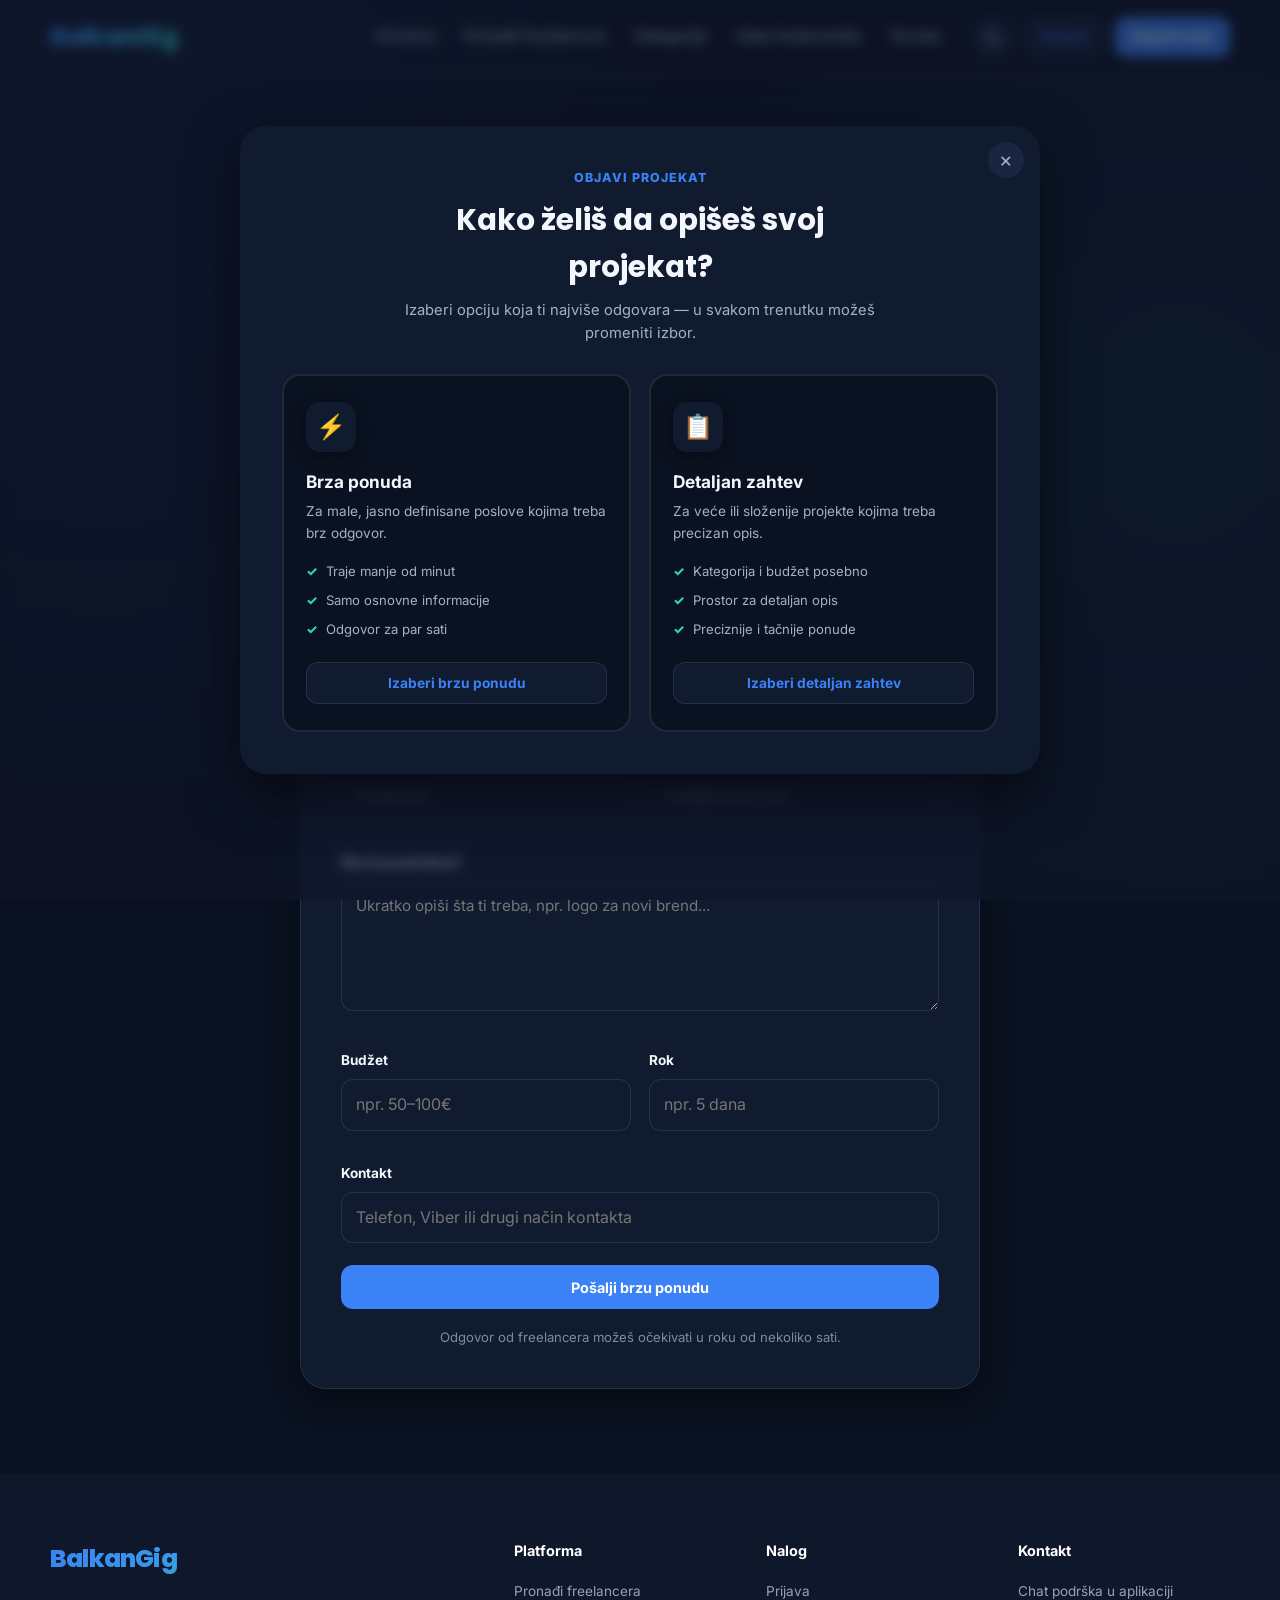
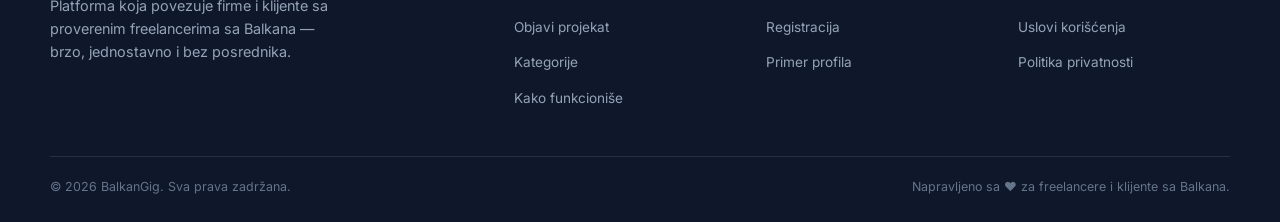
==== commit 977500a8: "Add files via upload" ====
--- a/objavi-projekat.html
+++ b/objavi-projekat.html
@@ -2,6 +2,7 @@
 <html lang="sr">
 <head>
 <meta charset="UTF-8">
+<script>(function(){try{var t=localStorage.getItem('bg_theme');if(t==='light'){document.documentElement.setAttribute('data-theme','light');}}catch(e){}})();</script>
 <meta name="viewport" content="width=device-width, initial-scale=1.0">
 <link rel="icon" href="data:image/svg+xml,%3Csvg xmlns=%27http://www.w3.org/2000/svg%27 viewBox=%270 0 32 32%27%3E%3Cdefs%3E%3ClinearGradient id=%27g%27 x1=%270%27 y1=%270%27 x2=%271%27 y2=%271%27%3E%3Cstop offset=%270%27 stop-color=%27%232563eb%27/%3E%3Cstop offset=%271%27 stop-color=%27%2314b8a6%27/%3E%3C/linearGradient%3E%3C/defs%3E%3Crect width=%2732%27 height=%2732%27 rx=%278%27 fill=%27url(%23g)%27/%3E%3Ctext x=%2716%27 y=%2722%27 font-family=%27Arial,sans-serif%27 font-weight=%27800%27 font-size=%2718%27 fill=%27white%27 text-anchor=%27middle%27%3EB%3C/text%3E%3C/svg%3E">
 <title>Objavi projekat | BalkanGig</title>
@@ -24,6 +25,10 @@
           <a href="poruke.html">Poruke</a>
     </nav>
     <div class="nav-actions">
+        <button type="button" class="theme-toggle" aria-label="Promeni temu" aria-pressed="false">
+          <svg class="icon-sun" viewBox="0 0 24 24" fill="none" stroke="currentColor" stroke-width="2" stroke-linecap="round" stroke-linejoin="round"><circle cx="12" cy="12" r="4"></circle><path d="M12 2v2M12 20v2M4.93 4.93l1.41 1.41M17.66 17.66l1.41 1.41M2 12h2M20 12h2M4.93 19.07l1.41-1.41M17.66 6.34l1.41-1.41"></path></svg>
+          <svg class="icon-moon" viewBox="0 0 24 24" fill="none" stroke="currentColor" stroke-width="2" stroke-linecap="round" stroke-linejoin="round"><path d="M21 12.79A9 9 0 1 1 11.21 3 7 7 0 0 0 21 12.79z"></path></svg>
+        </button>
       <a href="prijava.html" class="btn btn-outline btn-sm">Prijava</a>
       <a href="registracija.html" class="btn btn-primary btn-sm">Registracija</a>
     </div>
@@ -36,6 +41,10 @@
 <div class="mobile-nav" id="mobileNav">
   <div class="mobile-nav-top">
     <a href="index.html" class="brand">BalkanGig</a>
+    <button type="button" class="theme-toggle" aria-label="Promeni temu" aria-pressed="false">
+          <svg class="icon-sun" viewBox="0 0 24 24" fill="none" stroke="currentColor" stroke-width="2" stroke-linecap="round" stroke-linejoin="round"><circle cx="12" cy="12" r="4"></circle><path d="M12 2v2M12 20v2M4.93 4.93l1.41 1.41M17.66 17.66l1.41 1.41M2 12h2M20 12h2M4.93 19.07l1.41-1.41M17.66 6.34l1.41-1.41"></path></svg>
+          <svg class="icon-moon" viewBox="0 0 24 24" fill="none" stroke="currentColor" stroke-width="2" stroke-linecap="round" stroke-linejoin="round"><path d="M21 12.79A9 9 0 1 1 11.21 3 7 7 0 0 0 21 12.79z"></path></svg>
+        </button>
     <button class="mobile-nav-close" id="mobileNavClose" aria-label="Zatvori meni">&times;</button>
   </div>
   <a href="index.html">Početna</a>
--- a/style.css
+++ b/style.css
@@ -29,14 +29,99 @@
   --shadow-md: 0 10px 30px rgba(0, 0, 0, 0.45);
   --shadow-lg: 0 20px 55px rgba(0, 0, 0, 0.55);
 
-  --radius-xs: 8px;
-  --radius-sm: 10px;
-  --radius-md: 16px;
-  --radius-lg: 24px;
+  --radius-xs: 10px;
+  --radius-sm: 12px;
+  --radius-md: 18px;
+  --radius-lg: 26px;
   --radius-icon: 14px;
   --radius-pill: 999px;
 
   --max-width: 1180px;
+
+  /* Elementi koji zavise od teme (svetla/tamna) */
+  --header-bg: rgba(8, 13, 25, 0.72);
+  --header-line: linear-gradient(90deg, transparent, rgba(148, 163, 184, 0.35), transparent);
+  --hero-grad-1: #0b1324;
+  --hero-grad-2: #080d18;
+  --sidebar-fade: #0b1526;
+  --mist-opacity: 1;
+  --avatar-fallback: #1c2946;
+
+  --ease-smooth: cubic-bezier(0.22, 1, 0.36, 1);
+  --t-fast: 0.2s;
+  --t-mid: 0.35s;
+  --t-slow: 0.5s;
+}
+
+/* =========================================
+   SVETLA TEMA
+   Aktivira se sa [data-theme="light"] na <html>
+========================================= */
+
+html[data-theme="light"] {
+  --primary: #2563eb;
+  --primary-dark: #1d4ed8;
+  --accent: #0d9488;
+
+  --heading: #0f1b30;
+  --text: #33425c;
+  --text-soft: #5c6c88;
+  --muted: #8494ac;
+
+  --white: #ffffff;
+  --bg: #f3f6fc;
+  --bg-alt: #eaeff8;
+  --border: rgba(15, 23, 42, 0.09);
+
+  --shadow-sm: 0 4px 15px rgba(30, 41, 59, 0.06);
+  --shadow-md: 0 10px 30px rgba(30, 41, 59, 0.09);
+  --shadow-lg: 0 20px 55px rgba(30, 41, 59, 0.12);
+
+  --header-bg: rgba(255, 255, 255, 0.78);
+  --header-line: linear-gradient(90deg, transparent, rgba(15, 23, 42, 0.12), transparent);
+  --hero-grad-1: #eef3fb;
+  --hero-grad-2: #f8fafc;
+  --sidebar-fade: #eef3fb;
+  --mist-opacity: 0.45;
+  --avatar-fallback: #dce6f5;
+}
+
+/* Sve boje/senke prelaze glatko kad se menja tema */
+body,
+.site-header,
+.mobile-nav,
+.hero,
+.freelancer-hero,
+.category-card,
+.freelancer-card,
+.cat-card,
+.filters,
+.filter-option,
+.filter-pill,
+.empty-state,
+.form-card,
+.auth-card,
+.profile-card,
+.sidebar-price,
+.choice-modal,
+.choice-card,
+.chat-shell,
+.chat-list,
+.chat-window,
+.chat-list-item,
+.chat-input-row textarea,
+.site-footer,
+.btn,
+.theme-toggle,
+input,
+select,
+textarea,
+.tag {
+  transition:
+    background-color var(--t-mid) var(--ease-smooth),
+    border-color var(--t-mid) var(--ease-smooth),
+    color var(--t-mid) var(--ease-smooth),
+    box-shadow var(--t-mid) var(--ease-smooth);
 }
 
 /* =========================================
@@ -106,11 +191,18 @@
   background: var(--white);
 }
 
+body::before,
+body::after {
+  opacity: var(--mist-opacity);
+  transition: opacity var(--t-slow) var(--ease-smooth);
+}
+
 .bg-mist-layer span {
   position: absolute;
   border-radius: 50%;
   filter: blur(100px);
-  opacity: 0.55;
+  opacity: calc(0.55 * var(--mist-opacity));
+  transition: opacity var(--t-slow) var(--ease-smooth);
 }
 
 .bg-mist-layer span:nth-child(1) {
@@ -186,19 +278,143 @@
 }
 
 /* =========================================
+   KLIK ANIMACIJE (ripple efekat)
+   Dodaje se JS-om na dugmad, kartice i linkove
+   koje se mogu kliknuti, radi mekog "talasa" pri kliku.
+========================================= */
+
+.ripple-host {
+  position: relative;
+  overflow: hidden;
+}
+
+.ripple {
+  position: absolute;
+  border-radius: 50%;
+  background: rgba(255, 255, 255, 0.55);
+  transform: scale(0);
+  opacity: 0.65;
+  pointer-events: none;
+  animation: rippleAnim 0.6s var(--ease-smooth);
+}
+
+.ripple.ripple-dark {
+  background: rgba(37, 99, 235, 0.22);
+}
+
+@keyframes rippleAnim {
+  to {
+    transform: scale(2.6);
+    opacity: 0;
+  }
+}
+
+.click-pop {
+  animation: clickPop 0.32s var(--ease-smooth);
+}
+
+@keyframes clickPop {
+  0%   { transform: scale(1); }
+  40%  { transform: scale(0.96); }
+  100% { transform: scale(1); }
+}
+
+@media (prefers-reduced-motion: reduce) {
+  .ripple { animation: none; display: none; }
+  .click-pop { animation: none; }
+}
+
+/* =========================================
+   THEME TOGGLE (svetla / tamna tema)
+========================================= */
+
+.theme-toggle {
+  position: relative;
+  overflow: hidden;
+  width: 42px;
+  height: 42px;
+  flex-shrink: 0;
+  border-radius: 50%;
+  border: 1px solid var(--border);
+  background: var(--white);
+  color: var(--text-soft);
+  display: inline-flex;
+  align-items: center;
+  justify-content: center;
+  cursor: pointer;
+  transition: border-color var(--t-fast) var(--ease-smooth), color var(--t-fast) var(--ease-smooth), transform var(--t-fast) var(--ease-smooth), background-color var(--t-mid) var(--ease-smooth);
+}
+
+.theme-toggle:hover {
+  border-color: var(--primary);
+  color: var(--primary);
+  transform: translateY(-1px);
+}
+
+.theme-toggle:active {
+  transform: scale(0.9);
+}
+
+.theme-toggle svg {
+  position: absolute;
+  width: 19px;
+  height: 19px;
+  transition: transform 0.5s var(--ease-smooth), opacity var(--t-mid) ease;
+}
+
+.theme-toggle .icon-sun {
+  opacity: 0;
+  transform: rotate(-90deg) scale(0.4);
+}
+
+.theme-toggle .icon-moon {
+  opacity: 1;
+  transform: rotate(0deg) scale(1);
+}
+
+html[data-theme="light"] .theme-toggle .icon-sun {
+  opacity: 1;
+  transform: rotate(0deg) scale(1);
+}
+
+html[data-theme="light"] .theme-toggle .icon-moon {
+  opacity: 0;
+  transform: rotate(90deg) scale(0.4);
+}
+
+.mobile-nav-top .theme-toggle {
+  margin-left: auto;
+  margin-right: 10px;
+}
+
+/* =========================================
    HEADER
 ========================================= */
 
 .site-header {
-  background: rgba(8, 13, 25, 0.72);
-  backdrop-filter: blur(10px);
-  -webkit-backdrop-filter: blur(10px);
-  border-bottom: 1px solid var(--border);
-  box-shadow: 0 1px 0 rgba(15, 23, 42, 0.02), 0 8px 24px -18px rgba(15, 23, 42, 0.25);
+  background: var(--header-bg);
+  backdrop-filter: blur(14px);
+  -webkit-backdrop-filter: blur(14px);
+  border-bottom: 0;
+  box-shadow: 0 8px 30px -20px rgba(15, 23, 42, 0.35);
   position: sticky;
   top: 0;
   z-index: 1000;
 }
+
+/* Umesto oštre 1px linije ispod menija, blag "sjaj" koji se gubi ka ivicama */
+.site-header::after {
+  content: "";
+  position: absolute;
+  left: 0;
+  right: 0;
+  bottom: 0;
+  height: 1px;
+  background: var(--header-line);
+  pointer-events: none;
+}
+
+
 
 .nav {
   min-height: 74px;
@@ -285,6 +501,8 @@
 ========================================= */
 
 .btn {
+  position: relative;
+  overflow: hidden;
   min-height: 44px;
   padding: 0 20px;
   border-radius: var(--radius-sm);
@@ -295,7 +513,12 @@
   gap: 8px;
   font-weight: 700;
   font-size: 0.9rem;
-  transition: 0.2s ease;
+  transition: transform var(--t-fast) var(--ease-smooth), background-color var(--t-fast) var(--ease-smooth), border-color var(--t-fast) var(--ease-smooth), box-shadow var(--t-fast) var(--ease-smooth), color var(--t-fast) var(--ease-smooth);
+  -webkit-tap-highlight-color: transparent;
+}
+
+.btn:active {
+  transform: scale(0.96);
 }
 
 .btn-primary {
@@ -306,6 +529,10 @@
 .btn-primary:hover {
   background: var(--primary-dark);
   transform: translateY(-1px);
+}
+
+.btn-primary:active {
+  transform: translateY(0) scale(0.96);
 }
 
 .btn-outline {
@@ -341,11 +568,22 @@
 
 .hamburger {
   display: none;
+  position: relative;
   border: 0;
   background: transparent;
   width: 42px;
   height: 42px;
   padding: 8px;
+  border-radius: 50%;
+  transition: background-color var(--t-fast) ease, transform var(--t-fast) var(--ease-smooth);
+}
+
+.hamburger:hover {
+  background: var(--bg-alt);
+}
+
+.hamburger:active {
+  transform: scale(0.9);
 }
 
 .hamburger span {
@@ -354,6 +592,19 @@
   margin: 6px 0;
   background: var(--heading);
   border-radius: var(--radius-pill);
+  transition: transform var(--t-mid) var(--ease-smooth), opacity var(--t-fast) ease;
+}
+
+.hamburger.active span:nth-child(1) {
+  transform: translateY(8px) rotate(45deg);
+}
+
+.hamburger.active span:nth-child(2) {
+  opacity: 0;
+}
+
+.hamburger.active span:nth-child(3) {
+  transform: translateY(-8px) rotate(-45deg);
 }
 
 /* =========================================
@@ -361,17 +612,26 @@
 ========================================= */
 
 .mobile-nav {
-  display: none;
+  display: flex;
+  flex-direction: column;
   position: fixed;
   inset: 0;
   background: var(--white);
   z-index: 2000;
   padding: 24px;
-  flex-direction: column;
+  visibility: hidden;
+  opacity: 0;
+  transform: translateY(-14px) scale(0.99);
+  pointer-events: none;
+  transition: opacity var(--t-mid) var(--ease-smooth), transform var(--t-mid) var(--ease-smooth), visibility 0s linear var(--t-mid);
 }
 
 .mobile-nav.open {
-  display: flex;
+  visibility: visible;
+  opacity: 1;
+  transform: translateY(0) scale(1);
+  pointer-events: auto;
+  transition: opacity var(--t-mid) var(--ease-smooth), transform var(--t-mid) var(--ease-smooth);
 }
 
 .mobile-nav-top {
@@ -382,9 +642,18 @@
 }
 
 .mobile-nav > a {
-  padding: 16px 0;
+  padding: 16px 4px;
+  border-radius: var(--radius-sm);
   border-bottom: 1px solid var(--border);
   font-weight: 600;
+  transition: background-color var(--t-fast) ease, color var(--t-fast) ease, padding-left var(--t-fast) var(--ease-smooth);
+}
+
+.mobile-nav > a:hover,
+.mobile-nav > a:active {
+  color: var(--primary);
+  padding-left: 10px;
+  background: var(--bg-alt);
 }
 
 .mobile-nav-close {
@@ -392,6 +661,18 @@
   background: transparent;
   font-size: 2rem;
   color: var(--heading);
+  width: 42px;
+  height: 42px;
+  border-radius: 50%;
+  transition: background-color var(--t-fast) ease, transform var(--t-fast) var(--ease-smooth);
+}
+
+.mobile-nav-close:hover {
+  background: var(--bg-alt);
+}
+
+.mobile-nav-close:active {
+  transform: scale(0.88) rotate(90deg);
 }
 
 .mobile-nav .nav-actions {
@@ -409,7 +690,8 @@
   background:
     radial-gradient(circle at 10% 20%, rgba(37, 99, 235, 0.08), transparent 30%),
     radial-gradient(circle at 90% 10%, rgba(20, 184, 166, 0.08), transparent 30%),
-    linear-gradient(180deg, #0b1324, #080d18);
+    linear-gradient(180deg, var(--hero-grad-1), var(--hero-grad-2));
+  transition: background-color var(--t-mid) var(--ease-smooth);
 }
 
 .hero-content {
@@ -540,6 +822,7 @@
   display: grid;
   grid-template-columns: repeat(4, 1fr);
   gap: 18px;
+  align-items: stretch;
 }
 
 .category-card {
@@ -548,13 +831,20 @@
   border: 1px solid var(--border);
   border-radius: var(--radius-md);
   box-shadow: var(--shadow-sm);
-  transition: 0.2s ease;
+  transition: transform var(--t-fast) var(--ease-smooth), box-shadow var(--t-mid) var(--ease-smooth), border-color var(--t-mid) var(--ease-smooth);
+  display: flex;
+  flex-direction: column;
+  height: 100%;
 }
 
 .category-card:hover {
   transform: translateY(-4px);
   box-shadow: var(--shadow-md);
   border-color: rgba(59, 130, 246, 0.45);
+}
+
+.category-card:active {
+  transform: translateY(-1px) scale(0.98);
 }
 
 .category-icon {
@@ -588,6 +878,7 @@
   display: grid;
   grid-template-columns: repeat(3, 1fr);
   gap: 22px;
+  align-items: stretch;
 }
 
 .freelancer-card {
@@ -596,7 +887,10 @@
   border-radius: var(--radius-md);
   padding: 22px;
   box-shadow: var(--shadow-sm);
-  transition: 0.2s ease;
+  transition: transform var(--t-fast) var(--ease-smooth), box-shadow var(--t-mid) var(--ease-smooth), border-color var(--t-mid) var(--ease-smooth);
+  display: flex;
+  flex-direction: column;
+  height: 100%;
 }
 
 .freelancer-card:hover {
@@ -616,7 +910,7 @@
   height: 58px;
   border-radius: 50%;
   object-fit: cover;
-  background: #1c2946;
+  background: var(--avatar-fallback);
 }
 
 .freelancer-card h3 {
@@ -669,7 +963,7 @@
 }
 
 .freelancer-card-footer {
-  margin-top: 20px;
+  margin-top: auto;
   padding-top: 16px;
   border-top: 1px solid var(--border);
   display: flex;
@@ -1719,7 +2013,7 @@
   position: sticky;
   top: 95px;
   text-align: center;
-  background: linear-gradient(180deg, var(--white), #0b1526);
+  background: linear-gradient(180deg, var(--white), var(--sidebar-fade));
 }
 
 .sidebar-price .amount {
@@ -1768,7 +2062,7 @@
   padding: 75px 0 65px;
   background:
     radial-gradient(circle at 85% 20%, rgba(37,99,235,0.08), transparent 30%),
-    linear-gradient(180deg, #0b1324, #080d18);
+    linear-gradient(180deg, var(--hero-grad-1), var(--hero-grad-2));
   border-bottom: 1px solid var(--border);
 }
 
@@ -1843,6 +2137,8 @@
   border-radius: var(--radius-md);
   padding: 22px;
   box-shadow: var(--shadow-sm);
+  max-height: calc(100vh - 115px);
+  overflow-y: auto;
 }
 
 .filter-header {
@@ -1865,10 +2161,44 @@
   font-weight: 700;
   cursor: pointer;
   padding: 2px 0;
+  transition: opacity var(--t-fast) ease, transform var(--t-fast) var(--ease-smooth);
 }
 
 .filters-clear:hover {
   text-decoration: underline;
+}
+
+.filters-clear:active {
+  transform: scale(0.94);
+}
+
+/* Grupe filtera (Kategorija / Ocena / Budžet) */
+
+.filter-group {
+  padding-bottom: 16px;
+  margin-bottom: 16px;
+  border-bottom: 1px solid var(--border);
+}
+
+.filter-group:last-child {
+  border-bottom: 0;
+  margin-bottom: 0;
+  padding-bottom: 0;
+}
+
+.filter-group-title {
+  color: var(--muted);
+  font-size: 0.74rem;
+  font-weight: 800;
+  text-transform: uppercase;
+  letter-spacing: 0.06em;
+  margin-bottom: 10px;
+}
+
+.filter-options {
+  display: flex;
+  flex-direction: column;
+  gap: 2px;
 }
 
 .filter-option {
@@ -1880,12 +2210,16 @@
   cursor: pointer;
   color: var(--text-soft);
   font-size: 0.88rem;
-  transition: 0.15s ease;
+  transition: background-color var(--t-fast) var(--ease-smooth), color var(--t-fast) var(--ease-smooth), transform var(--t-fast) var(--ease-smooth), opacity var(--t-mid) ease;
 }
 
 .filter-option:hover {
   background: var(--bg);
   color: var(--heading);
+}
+
+.filter-option:active {
+  transform: scale(0.98);
 }
 
 .filter-option:has(input:checked) {
@@ -1910,6 +2244,9 @@
   color: var(--muted);
   font-size: 0.78rem;
   font-weight: 600;
+  min-width: 18px;
+  text-align: right;
+  transition: color var(--t-fast) ease, transform var(--t-fast) var(--ease-smooth);
 }
 
 .filter-option:has(input:checked) .filter-option-count {
@@ -1918,6 +2255,103 @@
 
 .filter-option.is-empty {
   opacity: 0.45;
+}
+
+/* Pilule za Ocenu i Budžet — bez oštrih ivica, glatki prelazi */
+
+.filter-pills {
+  display: flex;
+  flex-wrap: wrap;
+  gap: 7px;
+}
+
+.filter-pill {
+  border: 1px solid var(--border);
+  background: var(--bg);
+  color: var(--text-soft);
+  font-size: 0.8rem;
+  font-weight: 600;
+  padding: 7px 13px;
+  border-radius: var(--radius-pill);
+  cursor: pointer;
+  transition: background-color var(--t-fast) var(--ease-smooth), border-color var(--t-fast) var(--ease-smooth), color var(--t-fast) var(--ease-smooth), transform var(--t-fast) var(--ease-smooth);
+}
+
+.filter-pill:hover {
+  border-color: var(--primary);
+  color: var(--heading);
+}
+
+.filter-pill:active {
+  transform: scale(0.94);
+}
+
+.filter-pill.active {
+  background: var(--gradient);
+  border-color: transparent;
+  color: white;
+}
+
+/* Aktivni filteri prikazani kao "čipovi" iznad rezultata */
+
+.active-filters {
+  display: flex;
+  flex-wrap: wrap;
+  align-items: center;
+  gap: 8px;
+  margin: -6px 0 22px;
+  max-height: 0;
+  overflow: hidden;
+  opacity: 0;
+  transition: max-height var(--t-mid) var(--ease-smooth), opacity var(--t-mid) ease, margin var(--t-mid) ease;
+}
+
+.active-filters.show {
+  max-height: 200px;
+  opacity: 1;
+}
+
+.active-filter-chip {
+  display: inline-flex;
+  align-items: center;
+  gap: 7px;
+  background: rgba(59, 130, 246, 0.12);
+  color: var(--primary);
+  border: 1px solid rgba(59, 130, 246, 0.25);
+  padding: 6px 8px 6px 14px;
+  border-radius: var(--radius-pill);
+  font-size: 0.8rem;
+  font-weight: 600;
+  animation: chipIn 0.3s var(--ease-smooth);
+}
+
+@keyframes chipIn {
+  from { opacity: 0; transform: translateY(-4px) scale(0.9); }
+  to   { opacity: 1; transform: translateY(0) scale(1); }
+}
+
+.active-filter-chip button {
+  border: 0;
+  background: rgba(59, 130, 246, 0.18);
+  color: var(--primary);
+  width: 18px;
+  height: 18px;
+  border-radius: 50%;
+  display: inline-flex;
+  align-items: center;
+  justify-content: center;
+  font-size: 0.72rem;
+  line-height: 1;
+  transition: background-color var(--t-fast) ease, transform var(--t-fast) var(--ease-smooth);
+}
+
+.active-filter-chip button:hover {
+  background: var(--primary);
+  color: white;
+}
+
+.active-filter-chip button:active {
+  transform: scale(0.85);
 }
 
 /* REZULTATI */
@@ -1958,6 +2392,17 @@
   border: 1px dashed var(--border);
   border-radius: var(--radius-md);
   background: var(--bg);
+  display: none;
+  animation: fadeInSoft var(--t-mid) var(--ease-smooth);
+}
+
+.empty-state.show {
+  display: block;
+}
+
+@keyframes fadeInSoft {
+  from { opacity: 0; transform: translateY(6px); }
+  to   { opacity: 1; transform: translateY(0); }
 }
 
 .empty-icon {
@@ -2596,11 +3041,13 @@
 
   .filters {
     position: static;
-  }
-
-  .filters form {
+    max-height: none;
+  }
+
+  .filter-options {
     display: grid;
     grid-template-columns: repeat(2, 1fr);
+    gap: 4px;
   }
 
   .testimonials-grid {
@@ -2659,7 +3106,7 @@
     grid-template-columns: 1fr;
   }
 
-  .filters form {
+  .filter-options {
     grid-template-columns: 1fr;
   }
 
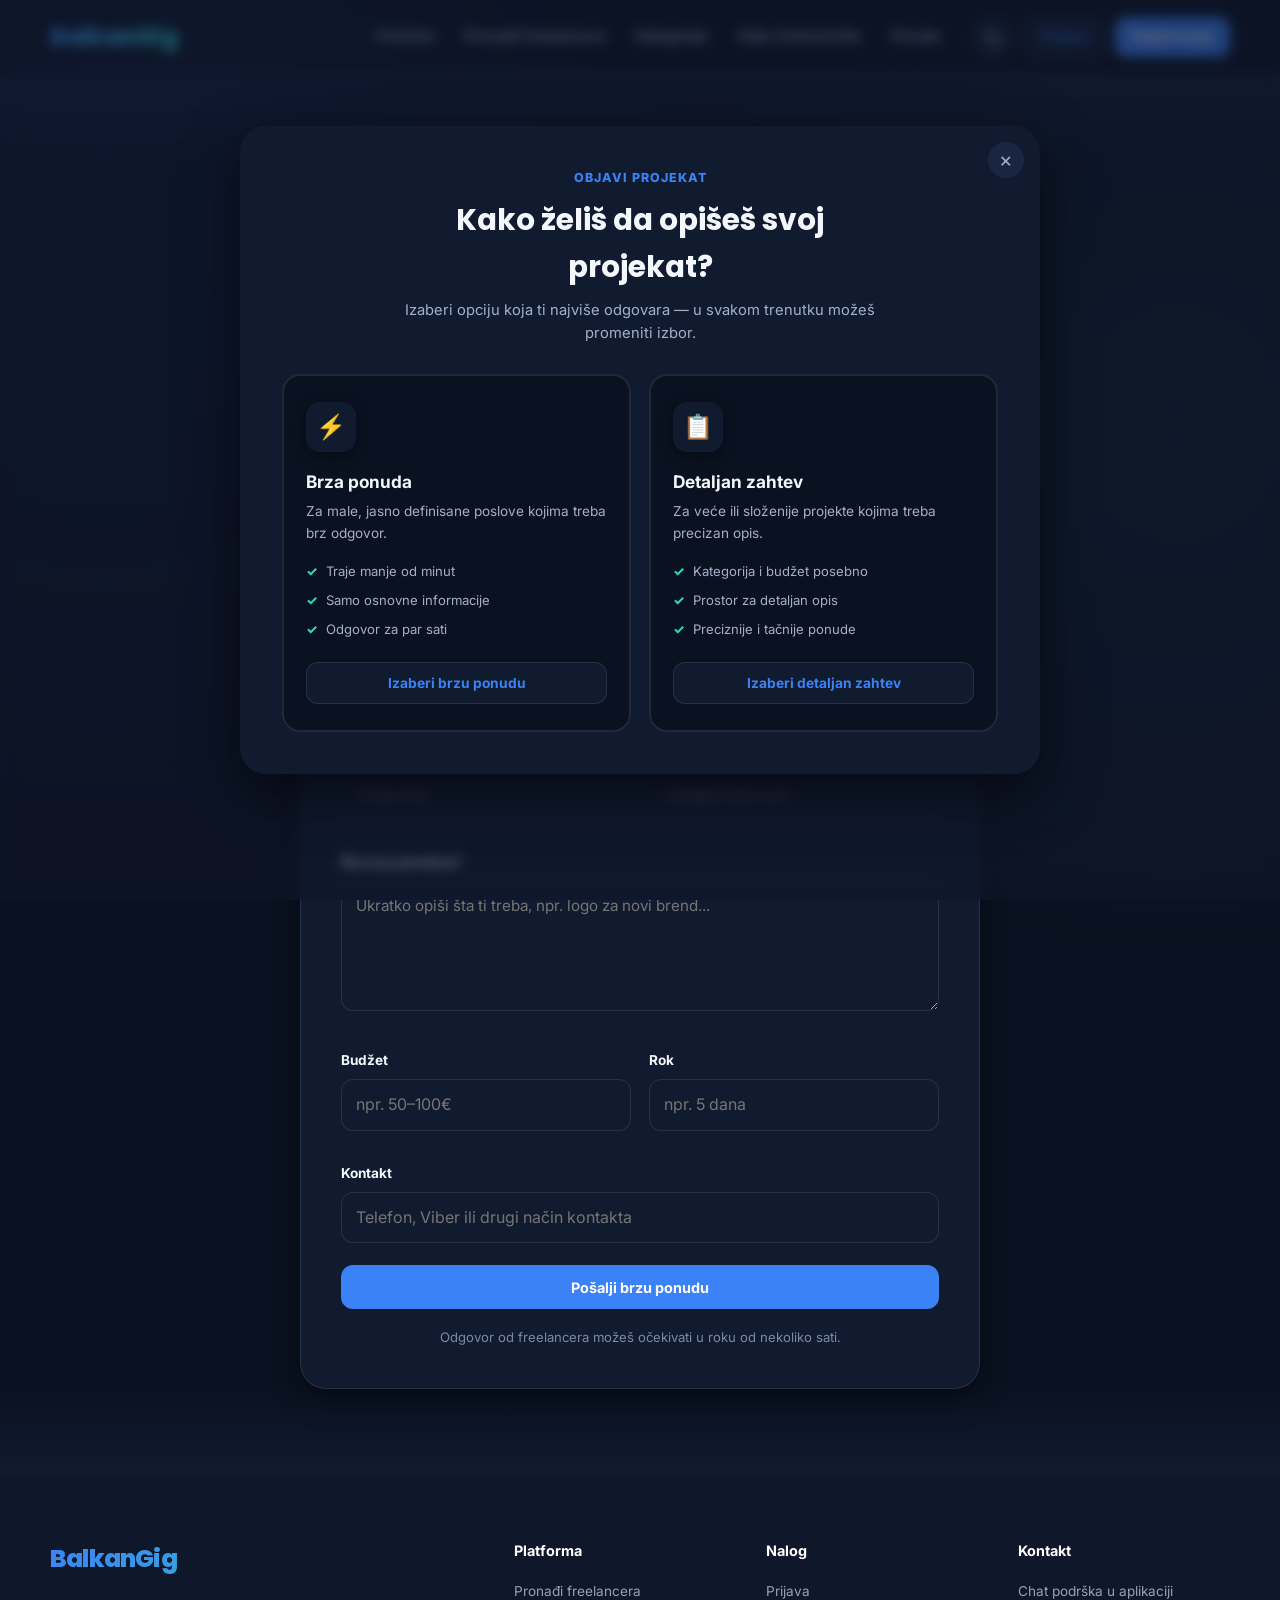
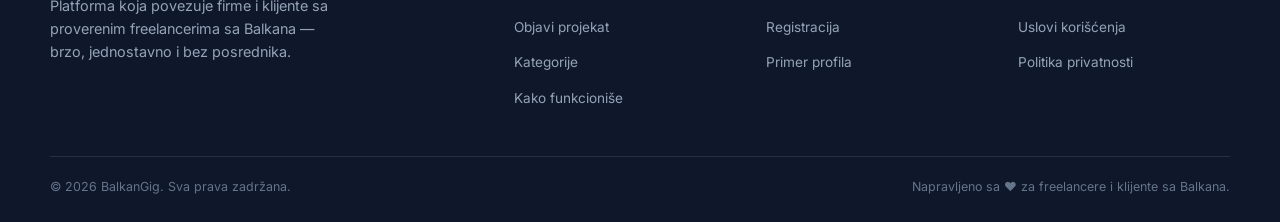
==== commit 8b9cfc99: "Add files via upload" ====
--- a/objavi-projekat.html
+++ b/objavi-projekat.html
@@ -82,7 +82,7 @@
         <div class="form-icon-badge">⚡</div>
         <h3 style="margin-bottom:6px;">Brza ponuda</h3>
         <p style="margin-bottom:24px;">Za jednostavne projekte kojima je potreban brz odgovor.</p>
-        <form data-validate>
+        <form data-validate id="brzaForm">
           <div class="form-grid">
             <div class="field">
               <label for="bp-ime">Ime</label>
@@ -122,7 +122,7 @@
         <div class="form-icon-badge">📋</div>
         <h3 style="margin-bottom:6px;">Detaljan zahtev</h3>
         <p style="margin-bottom:24px;">Za veće ili složenije projekte kojima je potreban precizan opis.</p>
-        <form data-validate>
+        <form data-validate id="detaljnoForm">
           <div class="form-grid">
             <div class="field">
               <label for="dz-ime">Ime i prezime</label>
@@ -249,8 +249,8 @@
         <h4>Kontakt</h4>
         <ul>
           <li><a href="poruke.html">Chat podrška u aplikaciji</a></li>
-          <li><a href="#">Uslovi korišćenja</a></li>
-          <li><a href="#">Politika privatnosti</a></li>
+          <li><a href="uslovi-koriscenja.html">Uslovi korišćenja</a></li>
+          <li><a href="politika-privatnosti.html">Politika privatnosti</a></li>
         </ul>
       </div>
     </div>
@@ -261,6 +261,7 @@
   </div>
 </footer>
 
+<script type="module" src="supabase-client.js"></script>
 <script src="script.js"></script>
 </body>
 </html>
--- a/style.css
+++ b/style.css
@@ -688,6 +688,7 @@
 .hero {
   padding: 90px 0 100px;
   background:
+    linear-gradient(180deg, transparent 80%, var(--white) 100%),
     radial-gradient(circle at 10% 20%, rgba(37, 99, 235, 0.08), transparent 30%),
     radial-gradient(circle at 90% 10%, rgba(20, 184, 166, 0.08), transparent 30%),
     linear-gradient(180deg, var(--hero-grad-1), var(--hero-grad-2));
@@ -780,7 +781,13 @@
 }
 
 .section-alt {
-  background: var(--bg);
+  background: linear-gradient(
+    180deg,
+    var(--white) 0%,
+    var(--bg) 14%,
+    var(--bg) 86%,
+    var(--white) 100%
+  );
 }
 
 .section-header {
@@ -1294,7 +1301,13 @@
   background:
     radial-gradient(circle at 8% 10%, rgba(37, 99, 235, 0.07), transparent 35%),
     radial-gradient(circle at 92% 25%, rgba(20, 184, 166, 0.08), transparent 35%),
-    var(--bg);
+    linear-gradient(
+      180deg,
+      var(--white) 0%,
+      var(--bg) 90px,
+      var(--bg) calc(100% - 90px),
+      var(--white) 100%
+    );
 }
 
 .forms-page-head {
@@ -1624,7 +1637,13 @@
   align-items: center;
   justify-content: center;
   padding: 60px 20px;
-  background: var(--bg);
+  background: linear-gradient(
+    180deg,
+    var(--white) 0%,
+    var(--bg) 90px,
+    var(--bg) calc(100% - 90px),
+    var(--white) 100%
+  );
 }
 
 .auth-card {
@@ -1775,6 +1794,15 @@
   overflow: hidden;
 }
 
+.profile-hero::after {
+  content: "";
+  position: absolute;
+  inset: 0;
+  z-index: 0;
+  background: linear-gradient(180deg, transparent 80%, var(--white) 100%);
+  pointer-events: none;
+}
+
 .profile-hero::before {
   content: "";
   position: absolute;
@@ -1787,6 +1815,7 @@
 
 .profile-hero .container {
   position: relative;
+  z-index: 1;
   display: flex;
   align-items: center;
   gap: 28px;
@@ -2061,9 +2090,9 @@
 .freelancer-hero {
   padding: 75px 0 65px;
   background:
+    linear-gradient(180deg, transparent 75%, var(--white) 100%),
     radial-gradient(circle at 85% 20%, rgba(37,99,235,0.08), transparent 30%),
     linear-gradient(180deg, var(--hero-grad-1), var(--hero-grad-2));
-  border-bottom: 1px solid var(--border);
 }
 
 .freelancer-hero .container {
@@ -2418,6 +2447,10 @@
   font-size: 23px;
 }
 
+.empty-state .btn {
+  margin-top: 18px;
+}
+
 .empty-state h3 {
   color: var(--heading);
   margin-bottom: 7px;
@@ -2650,6 +2683,7 @@
   align-items: center;
   gap: 12px;
   min-width: 0;
+  flex: 1;
 }
 
 .chat-window-head-info img {
@@ -2660,9 +2694,16 @@
   flex-shrink: 0;
 }
 
+.chat-window-head-info > div {
+  min-width: 0;
+}
+
 .chat-window-head-info h3 {
   color: var(--heading);
   font-size: 0.98rem;
+  white-space: nowrap;
+  overflow: hidden;
+  text-overflow: ellipsis;
 }
 
 .chat-window-head-info span {
@@ -2773,12 +2814,217 @@
   flex-wrap: wrap;
 }
 
+/* Upozorenje o pokušaju deljenja kontakt podataka u chatu */
+.contact-warning {
+  max-height: 0;
+  overflow: hidden;
+  opacity: 0;
+  margin: 0 22px;
+  padding: 0 16px;
+  border-radius: var(--radius-sm);
+  background: rgba(245, 158, 11, 0.14);
+  border: 1px solid rgba(245, 158, 11, 0.35);
+  color: #f59e0b;
+  font-size: 0.82rem;
+  line-height: 1.5;
+  transition: max-height var(--t-mid) var(--ease-smooth),
+              opacity var(--t-mid) var(--ease-smooth),
+              padding var(--t-mid) var(--ease-smooth),
+              margin var(--t-mid) var(--ease-smooth);
+}
+
+.contact-warning.show {
+  max-height: 120px;
+  opacity: 1;
+  padding: 12px 16px;
+  margin: 10px 22px 0;
+}
+
+.input-shake {
+  animation: inputShake 0.4s var(--ease-smooth);
+}
+
+@keyframes inputShake {
+  0%, 100% { transform: translateX(0); }
+  25% { transform: translateX(-4px); }
+  75% { transform: translateX(4px); }
+}
+
+@media (prefers-reduced-motion: reduce) {
+  .input-shake { animation: none; }
+  .contact-warning { transition: opacity var(--t-fast) linear; }
+}
+
+/* Isto upozorenje, ali blaži oblik ispod tekstualnih polja u formama */
+.field-hint {
+  max-height: 0;
+  overflow: hidden;
+  opacity: 0;
+  color: #f59e0b;
+  font-size: 0.78rem;
+  line-height: 1.5;
+  transition: max-height var(--t-mid) var(--ease-smooth), opacity var(--t-mid) var(--ease-smooth), margin var(--t-mid) var(--ease-smooth);
+}
+
+.field-hint.show {
+  max-height: 80px;
+  opacity: 1;
+  margin-top: 8px;
+}
+
+/* Dugme i akcije u zaglavlju chat prozora */
+.chat-window-head-actions {
+  display: flex;
+  align-items: center;
+  gap: 10px;
+  flex-shrink: 0;
+}
+
+.chat-icon-btn {
+  border: 1px solid var(--border);
+  background: var(--bg-alt);
+  color: var(--text-soft);
+  width: 36px;
+  height: 36px;
+  border-radius: var(--radius-pill);
+  display: flex;
+  align-items: center;
+  justify-content: center;
+  font-size: 0.95rem;
+  flex-shrink: 0;
+  transition: transform var(--t-fast) var(--ease-smooth), background var(--t-fast) ease, color var(--t-fast) ease;
+}
+
+.chat-icon-btn:hover {
+  background: rgba(59, 130, 246, 0.14);
+  color: var(--primary);
+  transform: translateY(-1px);
+}
+
+.chat-report-btn:hover {
+  background: rgba(245, 158, 11, 0.14);
+  color: #f59e0b;
+}
+
+/* Razlozi prijave u modalu za moderaciju */
+.report-reasons {
+  display: flex;
+  flex-direction: column;
+  gap: 8px;
+}
+
+.report-reason {
+  display: flex;
+  align-items: center;
+  gap: 10px;
+  padding: 11px 14px;
+  border: 1px solid var(--border);
+  border-radius: var(--radius-sm);
+  cursor: pointer;
+  transition: border-color var(--t-fast) ease, background var(--t-fast) ease;
+  font-size: 0.88rem;
+  color: var(--text);
+}
+
+.report-reason:hover {
+  border-color: var(--primary);
+}
+
+.report-reason input {
+  accent-color: var(--primary);
+  width: 16px;
+  height: 16px;
+  flex-shrink: 0;
+}
+
 .chat-input-row {
   display: flex;
   align-items: flex-end;
   gap: 10px;
   padding: 16px 22px;
   border-top: 1px solid var(--border);
+}
+
+.chat-attach-btn {
+  border: 1px solid var(--border);
+  background: var(--bg-alt);
+  color: var(--text-soft);
+  width: 42px;
+  height: 42px;
+  border-radius: var(--radius-pill);
+  display: flex;
+  align-items: center;
+  justify-content: center;
+  font-size: 1.05rem;
+  flex-shrink: 0;
+  transition: transform var(--t-fast) var(--ease-smooth), background var(--t-fast) ease, color var(--t-fast) ease;
+}
+
+.chat-attach-btn:hover {
+  background: rgba(59, 130, 246, 0.14);
+  color: var(--primary);
+  transform: translateY(-1px);
+}
+
+/* Poruke sa poslatim fajlom */
+.msg-file {
+  padding: 8px;
+}
+
+.msg-file-card {
+  display: flex;
+  align-items: center;
+  gap: 12px;
+  padding: 6px;
+  border-radius: var(--radius-sm);
+  text-decoration: none;
+  color: inherit;
+  transition: background var(--t-fast) ease;
+}
+
+.msg-own .msg-file-card:hover,
+.msg-theirs .msg-file-card:hover {
+  background: rgba(255, 255, 255, 0.08);
+}
+
+.msg-file-thumb {
+  width: 52px;
+  height: 52px;
+  border-radius: var(--radius-xs);
+  object-fit: cover;
+  flex-shrink: 0;
+}
+
+.msg-file-icon {
+  width: 52px;
+  height: 52px;
+  border-radius: var(--radius-xs);
+  background: rgba(255, 255, 255, 0.12);
+  display: flex;
+  align-items: center;
+  justify-content: center;
+  font-size: 1.4rem;
+  flex-shrink: 0;
+}
+
+.msg-file-info {
+  display: flex;
+  flex-direction: column;
+  gap: 2px;
+  min-width: 0;
+}
+
+.msg-file-info strong {
+  font-size: 0.88rem;
+  white-space: nowrap;
+  overflow: hidden;
+  text-overflow: ellipsis;
+  max-width: 190px;
+}
+
+.msg-file-info span {
+  font-size: 0.76rem;
+  opacity: 0.85;
 }
 
 .chat-input-row textarea {
@@ -2950,6 +3196,26 @@
   .chat-back-btn {
     display: inline-flex !important;
   }
+
+  .chat-window-head {
+    padding: 14px 16px;
+    gap: 8px;
+  }
+
+  .chat-window-head-actions {
+    gap: 6px;
+  }
+
+  .chat-icon-btn {
+    width: 32px;
+    height: 32px;
+    font-size: 0.85rem;
+  }
+
+  .job-status-badge {
+    padding: 5px 10px;
+    font-size: 0.7rem;
+  }
 }
 
 .chat-back-btn {
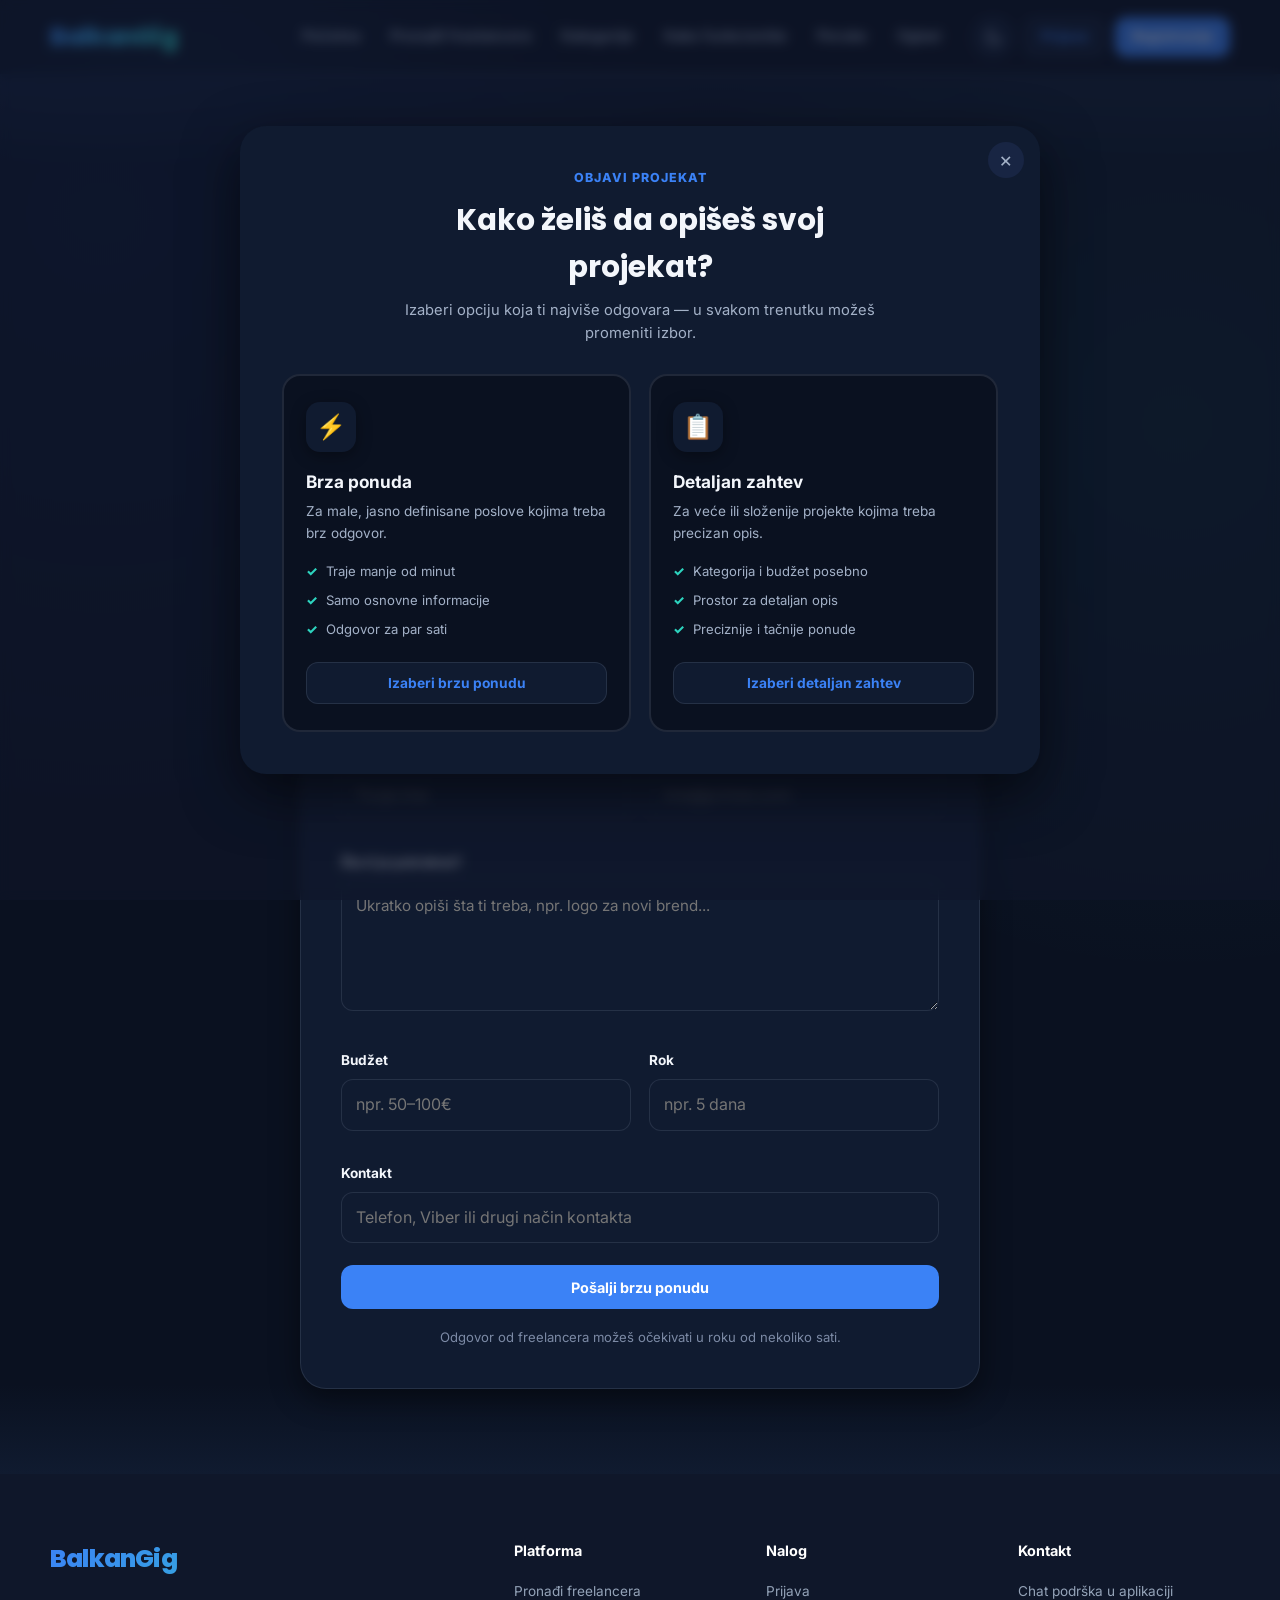
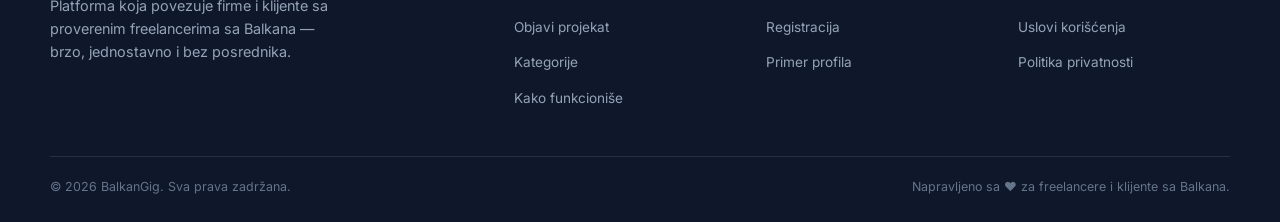
==== commit 11930010: "Add files via upload" ====
--- a/objavi-projekat.html
+++ b/objavi-projekat.html
@@ -23,6 +23,7 @@
       <a href="index.html#kategorije">Kategorije</a>
       <a href="index.html#kako-funkcionise">Kako funkcioniše</a>
           <a href="poruke.html">Poruke</a>
+          <a href="oglasi.html">Oglasi</a>
     </nav>
     <div class="nav-actions">
         <button type="button" class="theme-toggle" aria-label="Promeni temu" aria-pressed="false">
@@ -52,6 +53,7 @@
   <a href="index.html#kategorije">Kategorije</a>
   <a href="index.html#kako-funkcionise">Kako funkcioniše</a>
   <a href="poruke.html">Poruke</a>
+  <a href="oglasi.html">Oglasi</a>
 
   <div class="nav-actions">
     <a href="prijava.html" class="btn btn-outline">Prijava</a>
--- a/style.css
+++ b/style.css
@@ -1783,6 +1783,15 @@
   box-shadow: var(--shadow-sm);
 }
 
+.role-toggle.role-toggle-3 {
+  grid-template-columns: 1fr 1fr 1fr;
+}
+
+.role-toggle.role-toggle-3 button {
+  padding: 12px 6px;
+  font-size: 0.78rem;
+}
+
 /* =========================================
    PROFIL FREELANCERA
 ========================================= */
@@ -2782,6 +2791,144 @@
   color: var(--text-soft);
   font-size: 0.8rem;
   text-align: center;
+}
+
+/* Kvačice "poslato / viđeno" ispod mojih poruka */
+.msg-own {
+  display: flex;
+  flex-direction: column;
+  align-items: flex-end;
+  gap: 3px;
+}
+
+.msg-meta {
+  display: flex;
+  align-items: center;
+  gap: 5px;
+  font-size: 0.68rem;
+  color: rgba(255, 255, 255, 0.75);
+  align-self: flex-end;
+}
+
+.msg-seen {
+  letter-spacing: -1px;
+  opacity: 0.7;
+}
+
+.msg-seen.seen {
+  opacity: 1;
+  color: #93f5e1;
+}
+
+/* Online tačkica na avataru sagovornika u zaglavlju chata */
+.chat-avatar-wrap {
+  position: relative;
+  flex-shrink: 0;
+}
+
+.chat-online-dot {
+  position: absolute;
+  right: -1px;
+  bottom: -1px;
+  width: 11px;
+  height: 11px;
+  border-radius: 50%;
+  background: var(--muted);
+  border: 2px solid var(--white);
+  transition: background 0.2s ease;
+}
+
+.chat-online-dot.online {
+  background: #4ade80;
+}
+
+/* Indikator "X kuca..." */
+.typing-row {
+  align-items: center;
+  gap: 8px;
+  margin: -4px 22px 6px;
+  padding: 8px 14px;
+  border-radius: var(--radius-md);
+  background: var(--bg-alt);
+  color: var(--text-soft);
+  font-size: 0.78rem;
+  width: fit-content;
+}
+
+.typing-dots {
+  display: inline-flex;
+  gap: 3px;
+}
+
+.typing-dots span {
+  width: 5px;
+  height: 5px;
+  border-radius: 50%;
+  background: var(--text-soft);
+  animation: typingBounce 1.2s infinite ease-in-out;
+}
+
+.typing-dots span:nth-child(2) { animation-delay: 0.15s; }
+.typing-dots span:nth-child(3) { animation-delay: 0.3s; }
+
+@keyframes typingBounce {
+  0%, 60%, 100% { transform: translateY(0); opacity: 0.5; }
+  30% { transform: translateY(-3px); opacity: 1; }
+}
+
+/* Toast obaveštenje o novoj poruci, gore na stranici */
+.chat-toast {
+  position: fixed;
+  top: 18px;
+  left: 50%;
+  transform: translate(-50%, -140%);
+  z-index: 999;
+  display: flex;
+  align-items: center;
+  gap: 12px;
+  max-width: 360px;
+  padding: 13px 18px;
+  border-radius: var(--radius-md);
+  background: var(--white);
+  border: 1px solid var(--border);
+  box-shadow: var(--shadow-lg);
+  cursor: pointer;
+  opacity: 0;
+  transition: transform 0.3s var(--ease-smooth), opacity 0.3s var(--ease-smooth);
+}
+
+.chat-toast.show {
+  transform: translate(-50%, 0);
+  opacity: 1;
+}
+
+.chat-toast img {
+  width: 34px;
+  height: 34px;
+  border-radius: 50%;
+  object-fit: cover;
+  flex-shrink: 0;
+}
+
+.chat-toast-body strong {
+  display: block;
+  color: var(--heading);
+  font-size: 0.85rem;
+}
+
+.chat-toast-body span {
+  display: block;
+  color: var(--text-soft);
+  font-size: 0.78rem;
+  white-space: nowrap;
+  overflow: hidden;
+  text-overflow: ellipsis;
+  max-width: 250px;
+}
+
+@media (prefers-reduced-motion: reduce) {
+  .chat-toast { transition: opacity 0.2s linear; }
+  .typing-dots span { animation: none; }
 }
 
 .chat-job-panel {
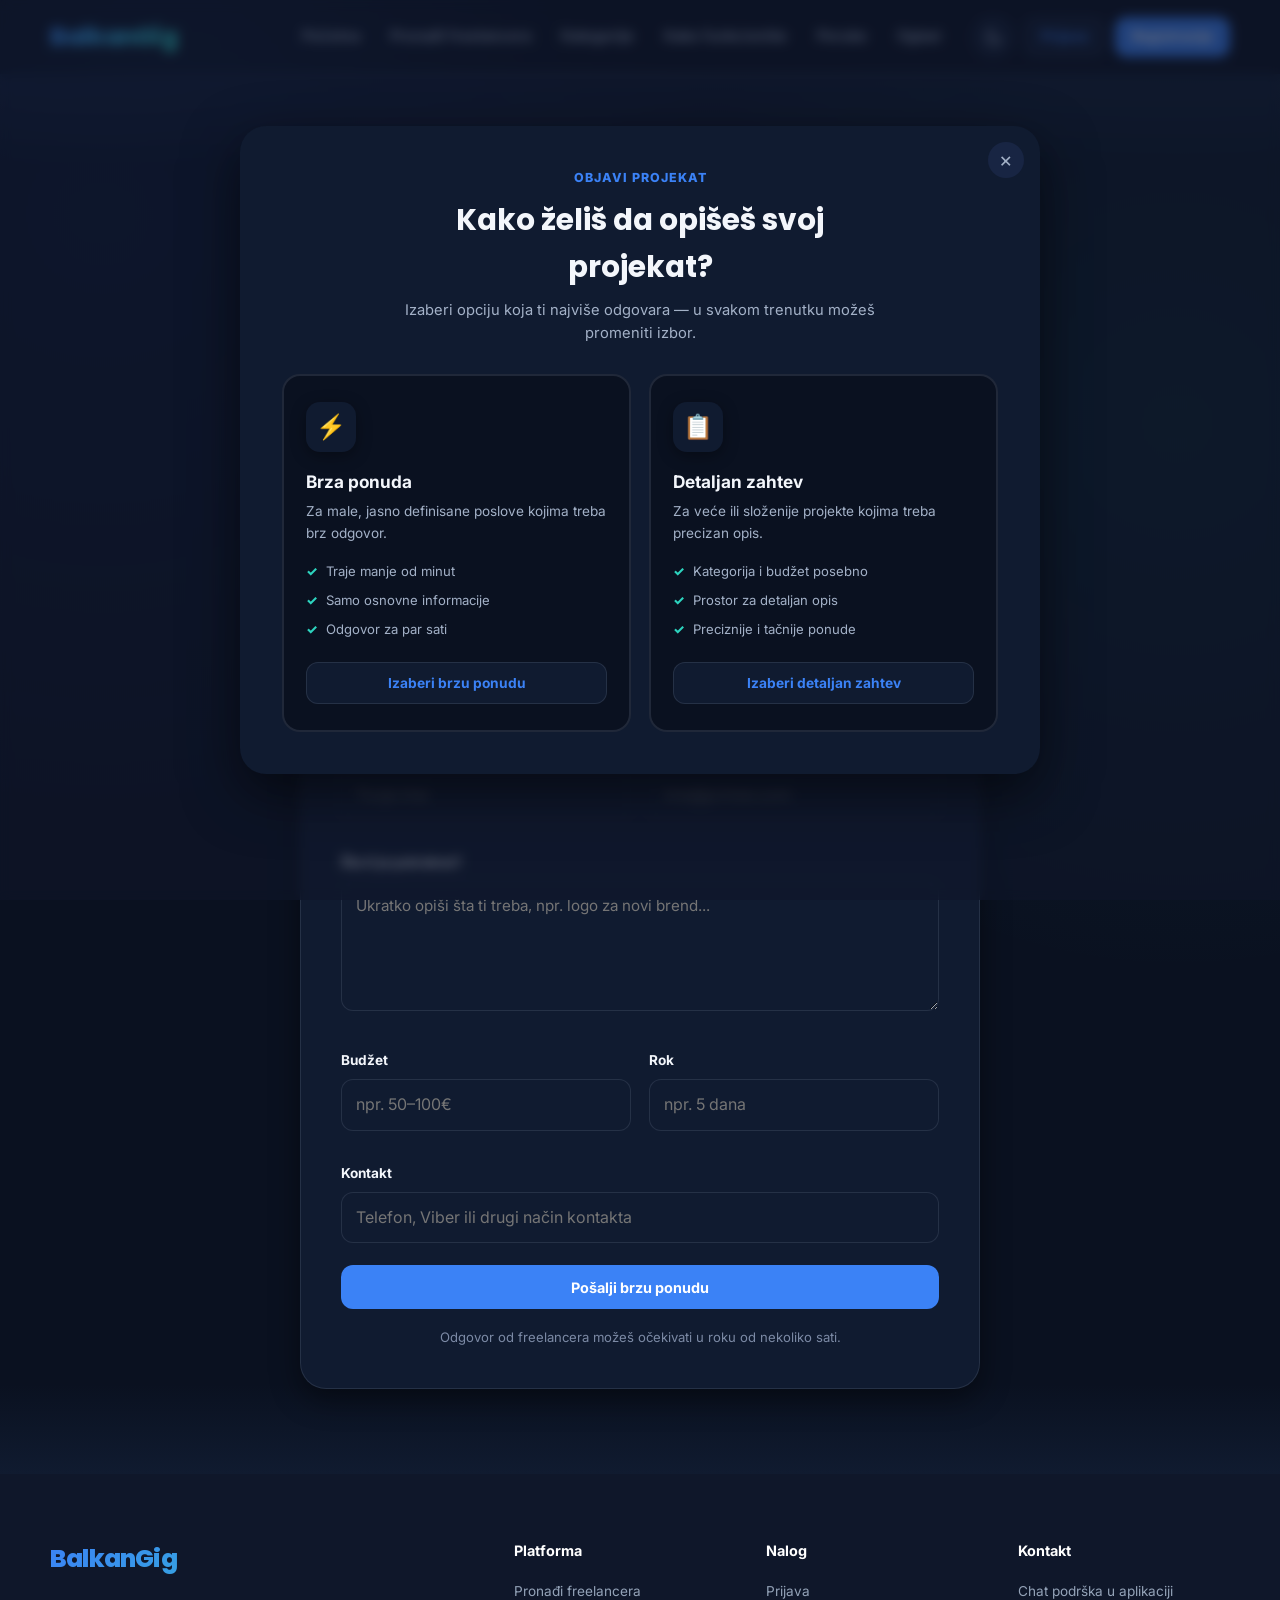
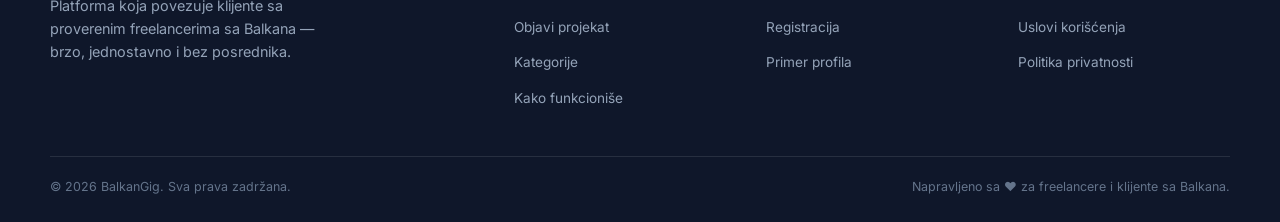
==== commit feeabbae: "Add files via upload" ====
--- a/objavi-projekat.html
+++ b/objavi-projekat.html
@@ -77,6 +77,14 @@
       <button type="button" id="reopenChoiceBtn">Nisi siguran/na šta ti treba? Pomozi mi da izaberem</button>
     </div>
 
+    <!-- Prikazuje se samo ulogovanim freelancerima — oni ne objavljuju šta im treba, već se javljaju na oglase -->
+    <div class="form-card" id="freelancerBlockNotice" style="display:none; text-align:center;">
+      <div class="form-icon-badge">🔒</div>
+      <h3 style="margin-bottom:6px;">Ova opcija je samo za klijente</h3>
+      <p style="margin-bottom:20px;">Tvoj nalog je registrovan kao freelancer, pa ne možeš da objaviš šta ti treba. Umesto toga, pregledaj otvorene oglase i javi se na poslove koji ti odgovaraju.</p>
+      <a href="oglasi.html" class="btn btn-primary">Pogledaj oglase</a>
+    </div>
+
     <!-- BRZA PONUDA -->
     <div class="form-panel active" id="panelBrza">
       <div class="form-card">
@@ -228,7 +236,7 @@
     <div class="footer-grid">
       <div class="footer-brand">
         <a href="index.html" class="brand">BalkanGig</a>
-        <p>Platforma koja povezuje firme i klijente sa proverenim freelancerima sa Balkana — brzo, jednostavno i bez posrednika.</p>
+        <p>Platforma koja povezuje klijente sa proverenim freelancerima sa Balkana — brzo, jednostavno i bez posrednika.</p>
       </div>
       <div class="footer-col">
         <h4>Platforma</h4>
--- a/style.css
+++ b/style.css
@@ -516,6 +516,12 @@
   transition: transform var(--t-fast) var(--ease-smooth), background-color var(--t-fast) var(--ease-smooth), border-color var(--t-fast) var(--ease-smooth), box-shadow var(--t-fast) var(--ease-smooth), color var(--t-fast) var(--ease-smooth);
   -webkit-tap-highlight-color: transparent;
 }
+.btn:disabled {
+  opacity: 0.55;
+  cursor: not-allowed;
+  transform: none !important;
+  box-shadow: none !important;
+}
 
 .btn:active {
   transform: scale(0.96);
